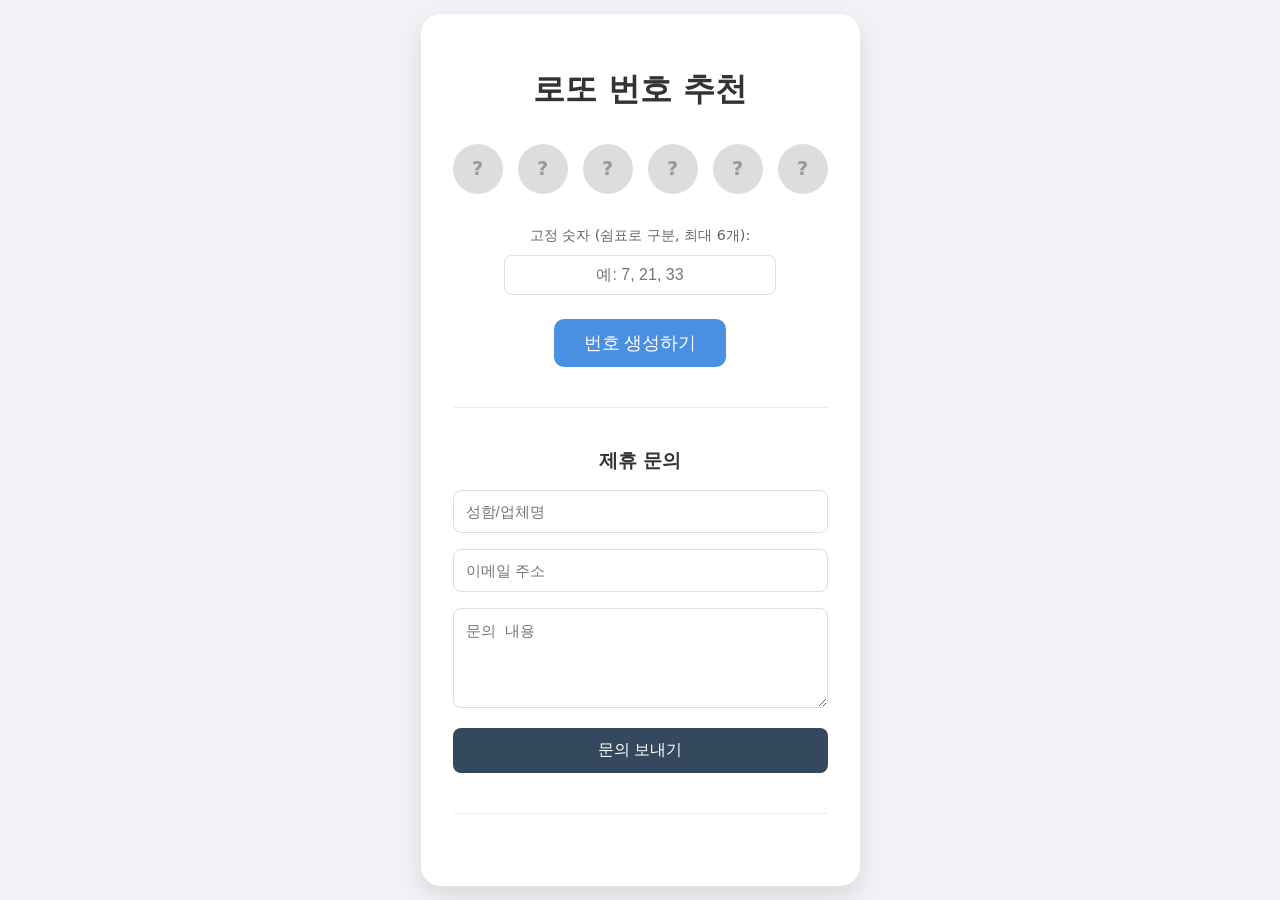
==== index.html @ db5cb2bd "chore: update Disqus script with full configuration template" ====
<!DOCTYPE html>
<html lang="ko">
<head>
  <meta charset="UTF-8" />
  <meta name="viewport" content="width=device-width, initial-scale=1.0" />
  <title>로또 번호 추천기</title>
  <link href="/style.css" rel="stylesheet">
</head>
<body>
  <div class="container">
    <h1>로또 번호 추천</h1>
    <div id="lotto-numbers" class="numbers-container">
      <div class="ball placeholder">?</div>
      <div class="ball placeholder">?</div>
      <div class="ball placeholder">?</div>
      <div class="ball placeholder">?</div>
      <div class="ball placeholder">?</div>
      <div class="ball placeholder">?</div>
    </div>
    <div class="fixed-numbers-container">
      <label for="fixed-input">고정 숫자 (쉼표로 구분, 최대 6개):</label>
      <input type="text" id="fixed-input" placeholder="예: 7, 21, 33">
    </div>
    <button id="generate-btn">번호 생성하기</button>

    <hr class="divider">

    <div class="inquiry-container">
      <h2>제휴 문의</h2>
      <form action="https://formspree.io/f/mgodwbqn" method="POST" id="inquiry-form">
        <div class="form-group">
          <input type="text" name="name" placeholder="성함/업체명" required>
        </div>
        <div class="form-group">
          <input type="email" name="_replyto" placeholder="이메일 주소" required>
        </div>
        <div class="form-group">
          <textarea name="message" placeholder="문의 내용" required></textarea>
        </div>
        <button type="submit" id="submit-btn">문의 보내기</button>
      </form>
    </div>

    <hr class="divider">

    <div id="disqus_thread"></div>
    <script>
        /**
        *  RECOMMENDED CONFIGURATION VARIABLES: EDIT AND UNCOMMENT THE SECTION BELOW TO INSERT DYNAMIC VALUES FROM YOUR PLATFORM OR CMS.
        *  LEARN WHY DEFINING THESE VARIABLES IS IMPORTANT: https://disqus.com/admin/universalcode/#configuration-variables    */
        /*
        var disqus_config = function () {
        this.page.url = PAGE_URL;  // Replace PAGE_URL with your page's canonical URL variable
        this.page.identifier = PAGE_IDENTIFIER; // Replace PAGE_IDENTIFIER with your page's unique identifier variable
        };
        */
        (function() { // DON'T EDIT BELOW THIS LINE
        var d = document, s = d.createElement('script');
        s.src = 'https://product-2604.disqus.com/embed.js';
        s.setAttribute('data-timestamp', +new Date());
        (d.head || d.body).appendChild(s);
        })();
    </script>
    <noscript>Please enable JavaScript to view the <a href="https://disqus.com/?ref_noscript">comments powered by Disqus.</a></noscript>
  </div>
  <script defer src="/main.js"></script>
</body>
</html>
---- style.css ----
body {
  font-family: 'Pretendard', -apple-system, BlinkMacSystemFont, system-ui, Roboto, sans-serif;
  display: flex;
  justify-content: center;
  align-items: center;
  min-height: 100vh;
  margin: 0;
  background-color: #f0f2f5;
}

.container {
  text-align: center;
  background: white;
  padding: 2rem;
  border-radius: 20px;
  box-shadow: 0 10px 25px rgba(0,0,0,0.1);
}

h1 {
  color: #333;
  margin-bottom: 2rem;
}

.numbers-container {
  display: flex;
  gap: 15px;
  justify-content: center;
  margin-bottom: 2rem;
}

.ball {
  width: 50px;
  height: 50px;
  border-radius: 50%;
  display: flex;
  justify-content: center;
  align-items: center;
  font-weight: bold;
  font-size: 1.2rem;
  color: white;
  text-shadow: 1px 1px 2px rgba(0,0,0,0.2);
  transition: transform 0.3s ease;
}

.ball.placeholder {
  background-color: #ddd;
  color: #999;
  text-shadow: none;
}

/* 로또 번호별 색상 (공식 색상 기준) */
.range-1 { background-color: #fbc400; } /* 1-10: 노랑 */
.range-11 { background-color: #69c8f2; } /* 11-20: 파랑 */
.range-21 { background-color: #ff7272; } /* 21-30: 빨강 */
.range-31 { background-color: #aaa; }    /* 31-40: 회색 */
.range-41 { background-color: #b0d840; } /* 41-45: 초록 */

.fixed-numbers-container {
  margin-bottom: 1.5rem;
  display: flex;
  flex-direction: column;
  align-items: center;
  gap: 10px;
}

#fixed-input {
  padding: 10px;
  border: 1px solid #ddd;
  border-radius: 8px;
  width: 250px;
  font-size: 1rem;
  text-align: center;
}

#fixed-input:focus {
  outline: none;
  border-color: #4a90e2;
  box-shadow: 0 0 5px rgba(74, 144, 226, 0.3);
}

label {
  font-size: 0.9rem;
  color: #666;
}

#generate-btn {
  padding: 12px 30px;
  font-size: 1.1rem;
  background-color: #4a90e2;
  color: white;
  border: none;
  border-radius: 10px;
  cursor: pointer;
  transition: background-color 0.2s;
}

#generate-btn:hover {
  background-color: #357abd;
}

#generate-btn:active {
  transform: scale(0.98);
}

.divider {
  margin: 2.5rem 0;
  border: 0;
  border-top: 1px solid #eee;
}

.inquiry-container {
  text-align: left;
}

.inquiry-container h2 {
  font-size: 1.2rem;
  color: #333;
  margin-bottom: 1rem;
  text-align: center;
}

.form-group {
  margin-bottom: 1rem;
}

.form-group input, 
.form-group textarea {
  width: 100%;
  padding: 12px;
  border: 1px solid #ddd;
  border-radius: 8px;
  font-size: 0.95rem;
  box-sizing: border-box;
}

.form-group textarea {
  height: 100px;
  resize: vertical;
}

#submit-btn {
  width: 100%;
  padding: 12px;
  background-color: #34495e;
  color: white;
  border: none;
  border-radius: 8px;
  font-size: 1rem;
  cursor: pointer;
  transition: background-color 0.2s;
}

#submit-btn:hover {
  background-color: #2c3e50;
}

#disqus_thread {
  margin-top: 2rem;
  text-align: left;
}
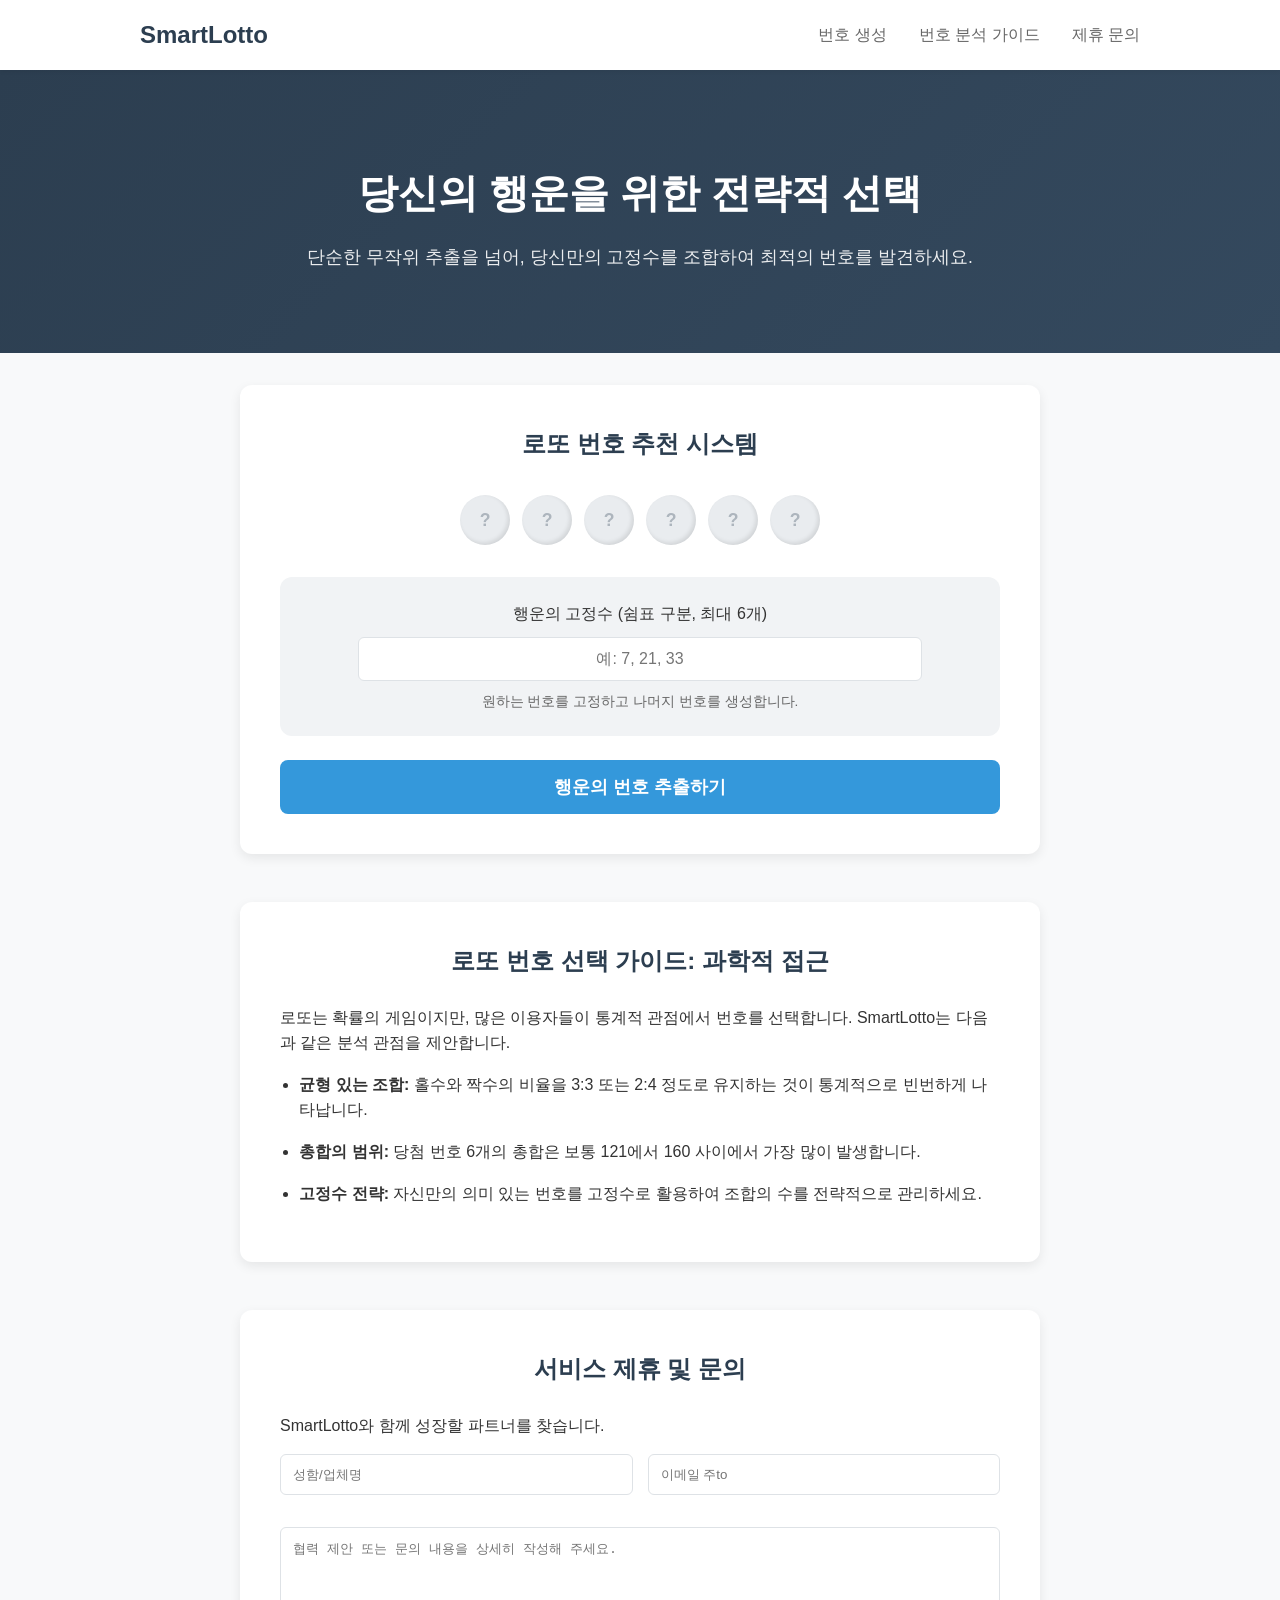
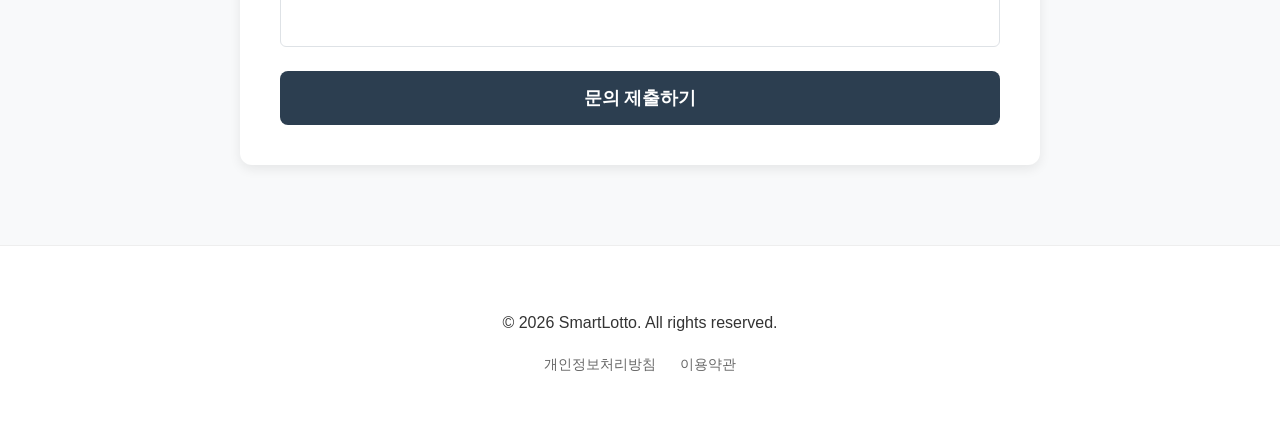
==== commit 62eaf523: "refactor: optimize for AdSense approval by enhancing content, structure, and professional UI" ====
--- a/index.html
+++ b/index.html
@@ -3,66 +3,107 @@
 <head>
   <meta charset="UTF-8" />
   <meta name="viewport" content="width=device-width, initial-scale=1.0" />
-  <title>로또 번호 추천기</title>
+  <title>프리미엄 로또 번호 분석 및 추천기 | SmartLotto</title>
+  <meta name="description" content="확률 통계 기반의 로또 번호 추천 및 사용자 맞춤 고정수 설정 기능을 제공하는 프리미엄 분석 도구입니다.">
+  <meta name="google-adsense-account" content="ca-pub-3293250383292925">
+  <script async src="https://pagead2.googlesyndication.com/pagead/js/adsbygoogle.js?client=ca-pub-3293250383292925"
+     crossorigin="anonymous"></script>
   <link href="/style.css" rel="stylesheet">
 </head>
 <body>
-  <div class="container">
-    <h1>로또 번호 추천</h1>
-    <div id="lotto-numbers" class="numbers-container">
-      <div class="ball placeholder">?</div>
-      <div class="ball placeholder">?</div>
-      <div class="ball placeholder">?</div>
-      <div class="ball placeholder">?</div>
-      <div class="ball placeholder">?</div>
-      <div class="ball placeholder">?</div>
+  <nav class="navbar">
+    <div class="nav-container">
+      <a href="/" class="logo">SmartLotto</a>
+      <ul class="nav-links">
+        <li><a href="#generator">번호 생성</a></li>
+        <li><a href="#analysis">번호 분석 가이드</a></li>
+        <li><a href="#inquiry">제휴 문의</a></li>
+      </ul>
     </div>
-    <div class="fixed-numbers-container">
-      <label for="fixed-input">고정 숫자 (쉼표로 구분, 최대 6개):</label>
-      <input type="text" id="fixed-input" placeholder="예: 7, 21, 33">
+  </nav>
+
+  <header class="hero">
+    <h1>당신의 행운을 위한 전략적 선택</h1>
+    <p>단순한 무작위 추출을 넘어, 당신만의 고정수를 조합하여 최적의 번호를 발견하세요.</p>
+  </header>
+
+  <main class="content-wrapper">
+    <section id="generator" class="section">
+      <div class="card lotto-card">
+        <h2>로또 번호 추천 시스템</h2>
+        <div id="lotto-numbers" class="numbers-container">
+          <div class="ball placeholder">?</div>
+          <div class="ball placeholder">?</div>
+          <div class="ball placeholder">?</div>
+          <div class="ball placeholder">?</div>
+          <div class="ball placeholder">?</div>
+          <div class="ball placeholder">?</div>
+        </div>
+        <div class="fixed-numbers-container">
+          <label for="fixed-input">행운의 고정수 (쉼표 구분, 최대 6개)</label>
+          <input type="text" id="fixed-input" placeholder="예: 7, 21, 33">
+          <p class="input-hint">원하는 번호를 고정하고 나머지 번호를 생성합니다.</p>
+        </div>
+        <button id="generate-btn" class="btn-primary">행운의 번호 추출하기</button>
+      </div>
+    </section>
+
+    <section id="analysis" class="section text-content">
+      <div class="card">
+        <h2>로또 번호 선택 가이드: 과학적 접근</h2>
+        <p>로또는 확률의 게임이지만, 많은 이용자들이 통계적 관점에서 번호를 선택합니다. SmartLotto는 다음과 같은 분석 관점을 제안합니다.</p>
+        <ul class="guide-list">
+          <li><strong>균형 있는 조합:</strong> 홀수와 짝수의 비율을 3:3 또는 2:4 정도로 유지하는 것이 통계적으로 빈번하게 나타납니다.</li>
+          <li><strong>총합의 범위:</strong> 당첨 번호 6개의 총합은 보통 121에서 160 사이에서 가장 많이 발생합니다.</li>
+          <li><strong>고정수 전략:</strong> 자신만의 의미 있는 번호를 고정수로 활용하여 조합의 수를 전략적으로 관리하세요.</li>
+        </ul>
+      </div>
+    </section>
+
+    <section id="inquiry" class="section">
+      <div class="card">
+        <h2>서비스 제휴 및 문의</h2>
+        <p>SmartLotto와 함께 성장할 파트너를 찾습니다.</p>
+        <form action="https://formspree.io/f/mgodwbqn" method="POST" id="inquiry-form" class="pro-form">
+          <div class="form-row">
+            <div class="form-group">
+              <input type="text" name="name" placeholder="성함/업체명" required>
+            </div>
+            <div class="form-group">
+              <input type="email" name="_replyto" placeholder="이메일 주to" required>
+            </div>
+          </div>
+          <div class="form-group">
+            <textarea name="message" placeholder="협력 제안 또는 문의 내용을 상세히 작성해 주세요." required></textarea>
+          </div>
+          <button type="submit" id="submit-btn" class="btn-secondary">문의 제출하기</button>
+        </form>
+      </div>
+    </section>
+
+    <section class="section">
+      <div id="disqus_thread"></div>
+    </section>
+  </main>
+
+  <footer class="footer">
+    <div class="footer-content">
+      <p>&copy; 2026 SmartLotto. All rights reserved.</p>
+      <nav class="footer-nav">
+        <a href="#">개인정보처리방침</a>
+        <a href="#">이용약관</a>
+      </nav>
     </div>
-    <button id="generate-btn">번호 생성하기</button>
+  </footer>
 
-    <hr class="divider">
-
-    <div class="inquiry-container">
-      <h2>제휴 문의</h2>
-      <form action="https://formspree.io/f/mgodwbqn" method="POST" id="inquiry-form">
-        <div class="form-group">
-          <input type="text" name="name" placeholder="성함/업체명" required>
-        </div>
-        <div class="form-group">
-          <input type="email" name="_replyto" placeholder="이메일 주소" required>
-        </div>
-        <div class="form-group">
-          <textarea name="message" placeholder="문의 내용" required></textarea>
-        </div>
-        <button type="submit" id="submit-btn">문의 보내기</button>
-      </form>
-    </div>
-
-    <hr class="divider">
-
-    <div id="disqus_thread"></div>
-    <script>
-        /**
-        *  RECOMMENDED CONFIGURATION VARIABLES: EDIT AND UNCOMMENT THE SECTION BELOW TO INSERT DYNAMIC VALUES FROM YOUR PLATFORM OR CMS.
-        *  LEARN WHY DEFINING THESE VARIABLES IS IMPORTANT: https://disqus.com/admin/universalcode/#configuration-variables    */
-        /*
-        var disqus_config = function () {
-        this.page.url = PAGE_URL;  // Replace PAGE_URL with your page's canonical URL variable
-        this.page.identifier = PAGE_IDENTIFIER; // Replace PAGE_IDENTIFIER with your page's unique identifier variable
-        };
-        */
-        (function() { // DON'T EDIT BELOW THIS LINE
-        var d = document, s = d.createElement('script');
-        s.src = 'https://product-2604.disqus.com/embed.js';
-        s.setAttribute('data-timestamp', +new Date());
-        (d.head || d.body).appendChild(s);
-        })();
-    </script>
-    <noscript>Please enable JavaScript to view the <a href="https://disqus.com/?ref_noscript">comments powered by Disqus.</a></noscript>
-  </div>
+  <script>
+    (function() {
+      var d = document, s = d.createElement('script');
+      s.src = 'https://product-2604.disqus.com/embed.js';
+      s.setAttribute('data-timestamp', +new Date());
+      (d.head || d.body).appendChild(s);
+    })();
+  </script>
   <script defer src="/main.js"></script>
 </body>
 </html>
--- a/style.css
+++ b/style.css
@@ -1,31 +1,115 @@
+:root {
+  --primary-color: #2c3e50;
+  --accent-color: #3498db;
+  --bg-color: #f8f9fa;
+  --card-bg: #ffffff;
+  --text-main: #333333;
+  --text-muted: #666666;
+  --shadow: 0 4px 12px rgba(0,0,0,0.08);
+  --radius: 12px;
+}
+
 body {
-  font-family: 'Pretendard', -apple-system, BlinkMacSystemFont, system-ui, Roboto, sans-serif;
-  display: flex;
+  font-family: 'Pretendard', -apple-system, BlinkMacSystemFont, 'Segoe UI', Roboto, sans-serif;
+  margin: 0;
+  background-color: var(--bg-color);
+  color: var(--text-main);
+  line-height: 1.6;
+}
+
+/* Navigation */
+.navbar {
+  background: var(--card-bg);
+  box-shadow: 0 2px 4px rgba(0,0,0,0.05);
+  position: sticky;
+  top: 0;
+  z-index: 1000;
+}
+
+.nav-container {
+  max-width: 1000px;
+  margin: 0 auto;
+  display: flex;
+  justify-content: space-between;
+  align-items: center;
+  padding: 1rem 2rem;
+}
+
+.logo {
+  font-size: 1.5rem;
+  font-weight: 800;
+  color: var(--primary-color);
+  text-decoration: none;
+}
+
+.nav-links {
+  list-style: none;
+  display: flex;
+  gap: 2rem;
+  margin: 0;
+  padding: 0;
+}
+
+.nav-links a {
+  text-decoration: none;
+  color: var(--text-muted);
+  font-weight: 500;
+  transition: color 0.2s;
+}
+
+.nav-links a:hover {
+  color: var(--accent-color);
+}
+
+/* Hero Section */
+.hero {
+  background: linear-gradient(135deg, #2c3e50 0%, #34495e 100%);
+  color: white;
+  text-align: center;
+  padding: 4rem 2rem;
+}
+
+.hero h1 {
+  font-size: 2.5rem;
+  margin-bottom: 1rem;
+}
+
+.hero p {
+  font-size: 1.1rem;
+  opacity: 0.9;
+}
+
+/* Layout */
+.content-wrapper {
+  max-width: 800px;
+  margin: 0 auto;
+  padding: 2rem;
+}
+
+.section {
+  margin-bottom: 3rem;
+}
+
+.card {
+  background: var(--card-bg);
+  padding: 2.5rem;
+  border-radius: var(--radius);
+  box-shadow: var(--shadow);
+}
+
+h2 {
+  color: var(--primary-color);
+  margin-top: 0;
+  margin-bottom: 1.5rem;
+  text-align: center;
+}
+
+/* Lotto Elements */
+.numbers-container {
+  display: flex;
+  gap: 12px;
   justify-content: center;
-  align-items: center;
-  min-height: 100vh;
-  margin: 0;
-  background-color: #f0f2f5;
-}
-
-.container {
-  text-align: center;
-  background: white;
-  padding: 2rem;
-  border-radius: 20px;
-  box-shadow: 0 10px 25px rgba(0,0,0,0.1);
-}
-
-h1 {
-  color: #333;
-  margin-bottom: 2rem;
-}
-
-.numbers-container {
-  display: flex;
-  gap: 15px;
-  justify-content: center;
-  margin-bottom: 2rem;
+  margin: 2rem 0;
 }
 
 .ball {
@@ -35,126 +119,118 @@
   display: flex;
   justify-content: center;
   align-items: center;
-  font-weight: bold;
-  font-size: 1.2rem;
+  font-weight: 700;
+  font-size: 1.1rem;
   color: white;
-  text-shadow: 1px 1px 2px rgba(0,0,0,0.2);
-  transition: transform 0.3s ease;
+  box-shadow: inset -2px -2px 4px rgba(0,0,0,0.1);
 }
 
 .ball.placeholder {
-  background-color: #ddd;
-  color: #999;
-  text-shadow: none;
-}
-
-/* 로또 번호별 색상 (공식 색상 기준) */
-.range-1 { background-color: #fbc400; } /* 1-10: 노랑 */
-.range-11 { background-color: #69c8f2; } /* 11-20: 파랑 */
-.range-21 { background-color: #ff7272; } /* 21-30: 빨강 */
-.range-31 { background-color: #aaa; }    /* 31-40: 회색 */
-.range-41 { background-color: #b0d840; } /* 41-45: 초록 */
+  background-color: #e9ecef;
+  color: #adb5bd;
+}
+
+.range-1 { background-color: #fbc400; }
+.range-11 { background-color: #69c8f2; }
+.range-21 { background-color: #ff7272; }
+.range-31 { background-color: #aaa; }
+.range-41 { background-color: #b0d840; }
 
 .fixed-numbers-container {
+  background: #f1f3f5;
+  padding: 1.5rem;
+  border-radius: var(--radius);
   margin-bottom: 1.5rem;
-  display: flex;
-  flex-direction: column;
-  align-items: center;
-  gap: 10px;
+  text-align: center;
 }
 
 #fixed-input {
-  padding: 10px;
-  border: 1px solid #ddd;
+  width: 80%;
+  padding: 12px;
+  border: 1px solid #dee2e6;
+  border-radius: 6px;
+  font-size: 1rem;
+  margin: 10px 0;
+  text-align: center;
+}
+
+.input-hint {
+  font-size: 0.85rem;
+  color: var(--text-muted);
+  margin: 0;
+}
+
+/* Buttons */
+.btn-primary, .btn-secondary {
+  width: 100%;
+  padding: 15px;
+  border: none;
   border-radius: 8px;
-  width: 250px;
-  font-size: 1rem;
-  text-align: center;
-}
-
-#fixed-input:focus {
-  outline: none;
-  border-color: #4a90e2;
-  box-shadow: 0 0 5px rgba(74, 144, 226, 0.3);
-}
-
-label {
-  font-size: 0.9rem;
-  color: #666;
-}
-
-#generate-btn {
-  padding: 12px 30px;
   font-size: 1.1rem;
-  background-color: #4a90e2;
-  color: white;
-  border: none;
-  border-radius: 10px;
+  font-weight: 600;
   cursor: pointer;
-  transition: background-color 0.2s;
-}
-
-#generate-btn:hover {
-  background-color: #357abd;
-}
-
-#generate-btn:active {
-  transform: scale(0.98);
-}
-
-.divider {
-  margin: 2.5rem 0;
-  border: 0;
-  border-top: 1px solid #eee;
-}
-
-.inquiry-container {
-  text-align: left;
-}
-
-.inquiry-container h2 {
-  font-size: 1.2rem;
-  color: #333;
-  margin-bottom: 1rem;
-  text-align: center;
+  transition: transform 0.1s, opacity 0.2s;
+}
+
+.btn-primary { background-color: var(--accent-color); color: white; }
+.btn-secondary { background-color: var(--primary-color); color: white; }
+
+.btn-primary:hover, .btn-secondary:hover { opacity: 0.9; }
+.btn-primary:active { transform: scale(0.98); }
+
+/* Text Content Section */
+.guide-list {
+  padding-left: 1.2rem;
+}
+
+.guide-list li {
+  margin-bottom: 1rem;
+}
+
+/* Form */
+.form-row {
+  display: flex;
+  gap: 15px;
+  margin-bottom: 1rem;
 }
 
 .form-group {
-  margin-bottom: 1rem;
-}
-
-.form-group input, 
-.form-group textarea {
+  flex: 1;
+  margin-bottom: 1rem;
+}
+
+.pro-form input, .pro-form textarea {
   width: 100%;
   padding: 12px;
-  border: 1px solid #ddd;
-  border-radius: 8px;
-  font-size: 0.95rem;
+  border: 1px solid #dee2e6;
+  border-radius: 6px;
   box-sizing: border-box;
 }
 
-.form-group textarea {
-  height: 100px;
-  resize: vertical;
-}
-
-#submit-btn {
-  width: 100%;
-  padding: 12px;
-  background-color: #34495e;
-  color: white;
-  border: none;
-  border-radius: 8px;
-  font-size: 1rem;
-  cursor: pointer;
-  transition: background-color 0.2s;
-}
-
-#submit-btn:hover {
-  background-color: #2c3e50;
-}
-
-#disqus_thread {
-  margin-top: 2rem;
-  text-align: left;
-}
+.pro-form textarea { height: 120px; resize: none; }
+
+/* Footer */
+.footer {
+  background: white;
+  padding: 3rem 2rem;
+  border-top: 1px solid #eee;
+  text-align: center;
+}
+
+.footer-nav {
+  margin-top: 1rem;
+}
+
+.footer-nav a {
+  margin: 0 10px;
+  color: var(--text-muted);
+  text-decoration: none;
+  font-size: 0.9rem;
+}
+
+@media (max-width: 600px) {
+  .nav-links { display: none; }
+  .form-row { flex-direction: column; }
+  .numbers-container { gap: 8px; }
+  .ball { width: 40px; height: 40px; font-size: 0.9rem; }
+}
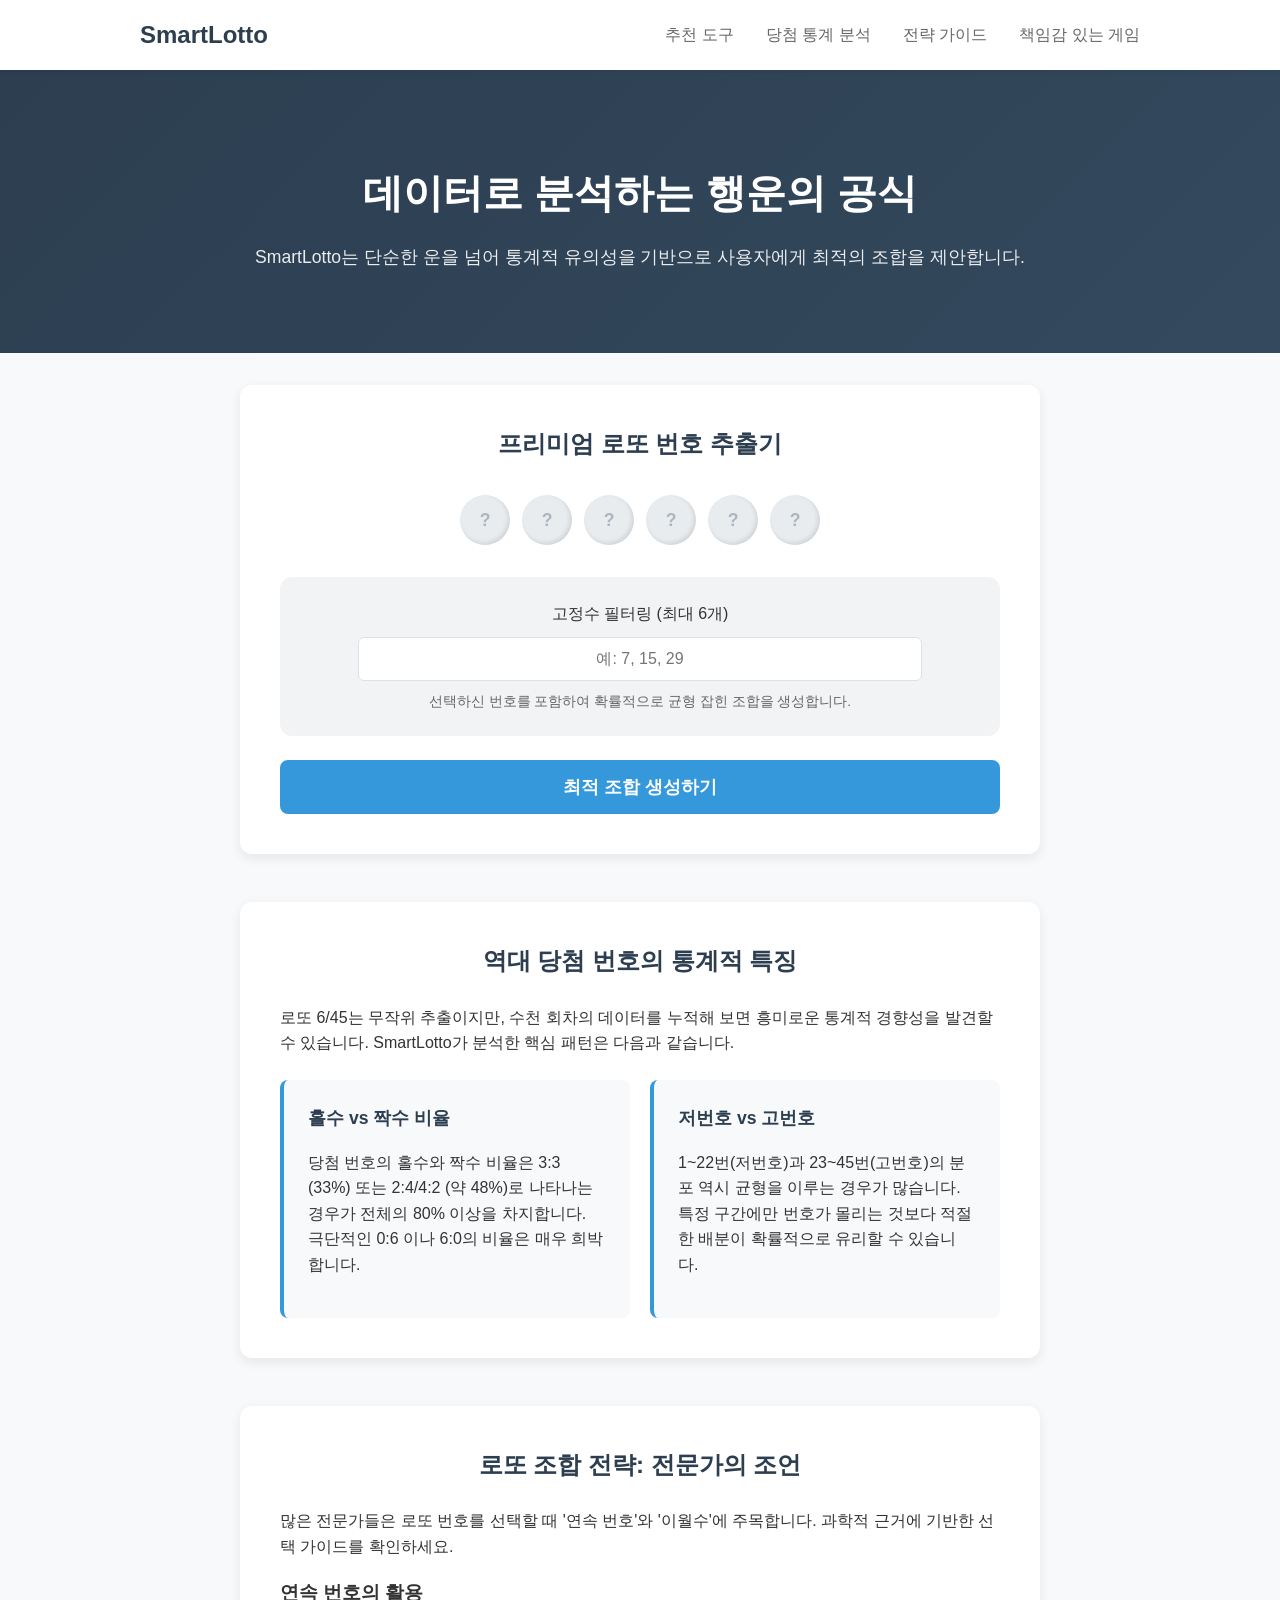
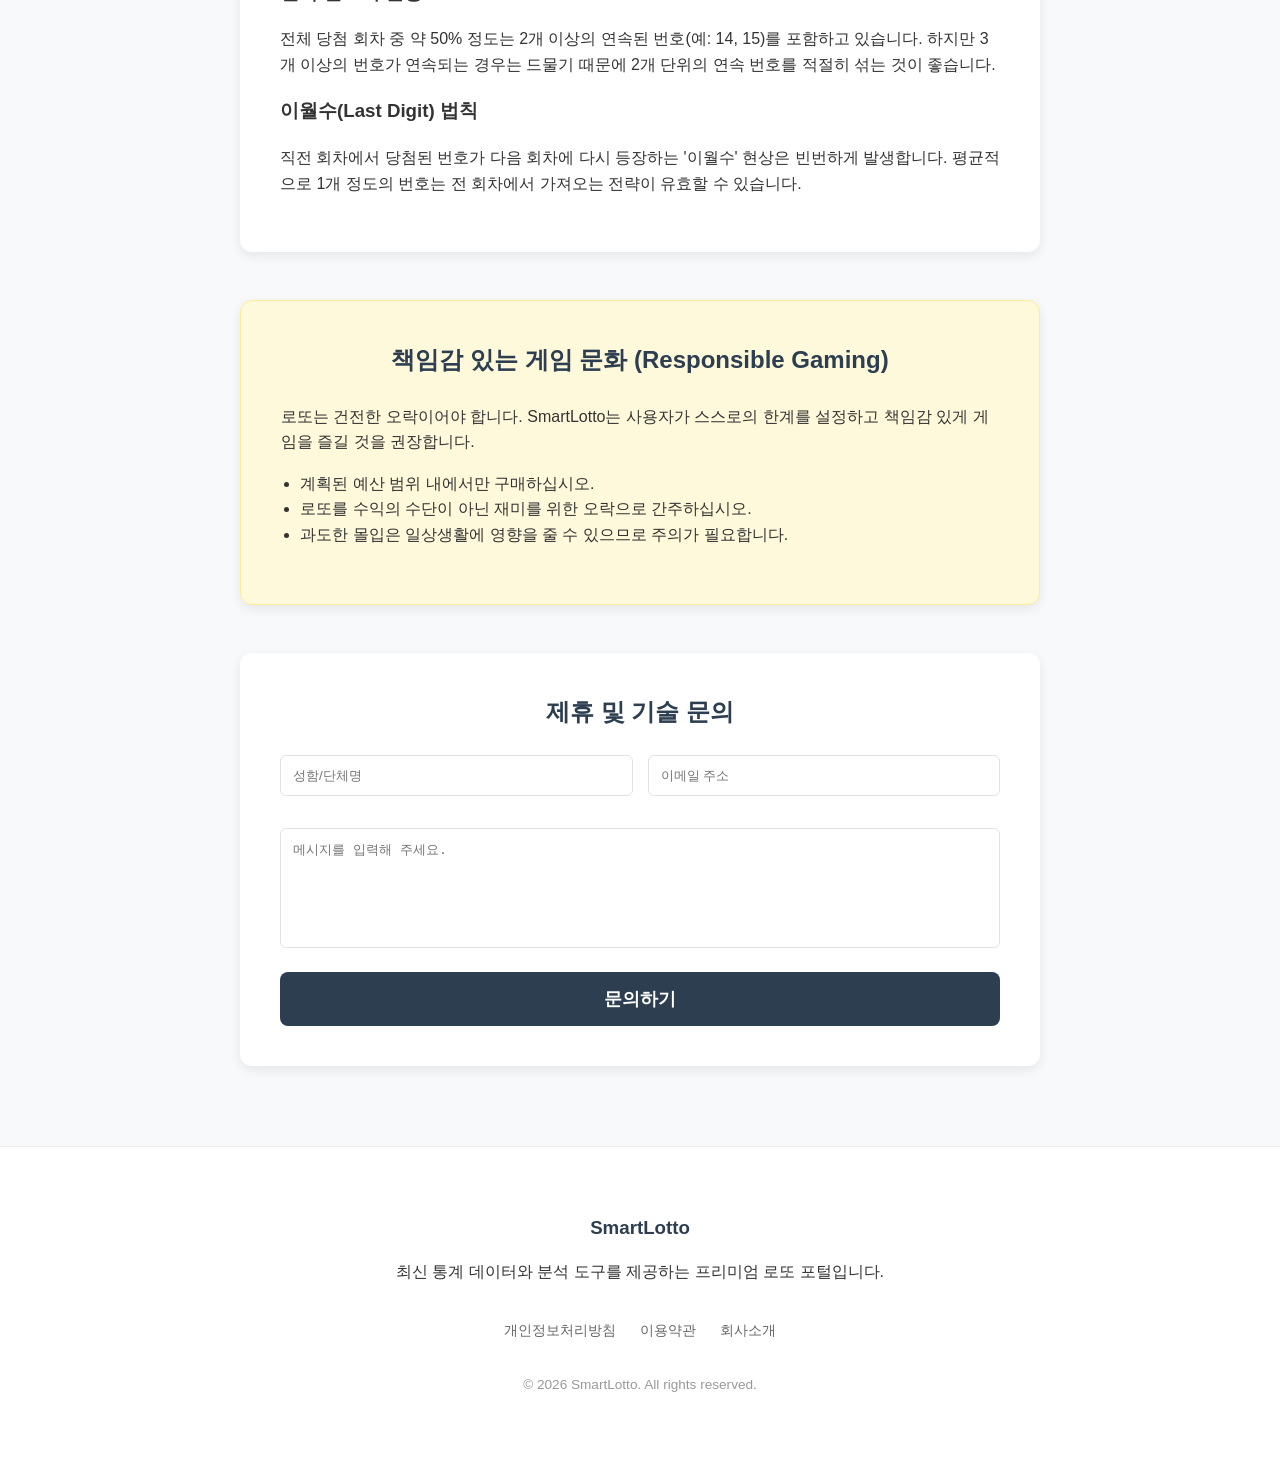
==== commit fe08473b: "fix: ensure legal pages are fully synced and accessible" ====
--- a/index.html
+++ b/index.html
@@ -3,8 +3,8 @@
 <head>
   <meta charset="UTF-8" />
   <meta name="viewport" content="width=device-width, initial-scale=1.0" />
-  <title>프리미엄 로또 번호 분석 및 추천기 | SmartLotto</title>
-  <meta name="description" content="확률 통계 기반의 로또 번호 추천 및 사용자 맞춤 고정수 설정 기능을 제공하는 프리미엄 분석 도구입니다.">
+  <title>SmartLotto | 통계 기반 로또 번호 분석 및 전문 가이드</title>
+  <meta name="description" content="확률과 통계로 접근하는 로또 번호 분석. 역대 당첨 패턴 분석, 조합 전략, 그리고 책임감 있는 게임 가이드를 제공합니다.">
   <meta name="google-adsense-account" content="ca-pub-3293250383292925">
   <script async src="https://pagead2.googlesyndication.com/pagead/js/adsbygoogle.js?client=ca-pub-3293250383292925"
      crossorigin="anonymous"></script>
@@ -15,22 +15,24 @@
     <div class="nav-container">
       <a href="/" class="logo">SmartLotto</a>
       <ul class="nav-links">
-        <li><a href="#generator">번호 생성</a></li>
-        <li><a href="#analysis">번호 분석 가이드</a></li>
-        <li><a href="#inquiry">제휴 문의</a></li>
+        <li><a href="#generator">추천 도구</a></li>
+        <li><a href="#statistics">당첨 통계 분석</a></li>
+        <li><a href="#guide">전략 가이드</a></li>
+        <li><a href="#responsible">책임감 있는 게임</a></li>
       </ul>
     </div>
   </nav>
 
   <header class="hero">
-    <h1>당신의 행운을 위한 전략적 선택</h1>
-    <p>단순한 무작위 추출을 넘어, 당신만의 고정수를 조합하여 최적의 번호를 발견하세요.</p>
+    <h1>데이터로 분석하는 행운의 공식</h1>
+    <p>SmartLotto는 단순한 운을 넘어 통계적 유의성을 기반으로 사용자에게 최적의 조합을 제안합니다.</p>
   </header>
 
   <main class="content-wrapper">
+    <!-- 1. 메인 도구 영역 -->
     <section id="generator" class="section">
       <div class="card lotto-card">
-        <h2>로또 번호 추천 시스템</h2>
+        <h2>프리미엄 로또 번호 추출기</h2>
         <div id="lotto-numbers" class="numbers-container">
           <div class="ball placeholder">?</div>
           <div class="ball placeholder">?</div>
@@ -40,47 +42,83 @@
           <div class="ball placeholder">?</div>
         </div>
         <div class="fixed-numbers-container">
-          <label for="fixed-input">행운의 고정수 (쉼표 구분, 최대 6개)</label>
-          <input type="text" id="fixed-input" placeholder="예: 7, 21, 33">
-          <p class="input-hint">원하는 번호를 고정하고 나머지 번호를 생성합니다.</p>
+          <label for="fixed-input">고정수 필터링 (최대 6개)</label>
+          <input type="text" id="fixed-input" placeholder="예: 7, 15, 29">
+          <p class="input-hint">선택하신 번호를 포함하여 확률적으로 균형 잡힌 조합을 생성합니다.</p>
         </div>
-        <button id="generate-btn" class="btn-primary">행운의 번호 추출하기</button>
+        <button id="generate-btn" class="btn-primary">최적 조합 생성하기</button>
       </div>
     </section>
 
-    <section id="analysis" class="section text-content">
+    <!-- 2. 고품질 텍스트 콘텐츠: 통계 분석 -->
+    <section id="statistics" class="section text-content">
       <div class="card">
-        <h2>로또 번호 선택 가이드: 과학적 접근</h2>
-        <p>로또는 확률의 게임이지만, 많은 이용자들이 통계적 관점에서 번호를 선택합니다. SmartLotto는 다음과 같은 분석 관점을 제안합니다.</p>
-        <ul class="guide-list">
-          <li><strong>균형 있는 조합:</strong> 홀수와 짝수의 비율을 3:3 또는 2:4 정도로 유지하는 것이 통계적으로 빈번하게 나타납니다.</li>
-          <li><strong>총합의 범위:</strong> 당첨 번호 6개의 총합은 보통 121에서 160 사이에서 가장 많이 발생합니다.</li>
-          <li><strong>고정수 전략:</strong> 자신만의 의미 있는 번호를 고정수로 활용하여 조합의 수를 전략적으로 관리하세요.</li>
+        <h2>역대 당첨 번호의 통계적 특징</h2>
+        <p>로또 6/45는 무작위 추출이지만, 수천 회차의 데이터를 누적해 보면 흥미로운 통계적 경향성을 발견할 수 있습니다. SmartLotto가 분석한 핵심 패턴은 다음과 같습니다.</p>
+        
+        <div class="info-grid">
+          <div class="info-item">
+            <h3>홀수 vs 짝수 비율</h3>
+            <p>당첨 번호의 홀수와 짝수 비율은 3:3 (33%) 또는 2:4/4:2 (약 48%)로 나타나는 경우가 전체의 80% 이상을 차지합니다. 극단적인 0:6 이나 6:0의 비율은 매우 희박합니다.</p>
+          </div>
+          <div class="info-item">
+            <h3>저번호 vs 고번호</h3>
+            <p>1~22번(저번호)과 23~45번(고번호)의 분포 역시 균형을 이루는 경우가 많습니다. 특정 구간에만 번호가 몰리는 것보다 적절한 배분이 확률적으로 유리할 수 있습니다.</p>
+          </div>
+        </div>
+      </div>
+    </section>
+
+    <!-- 3. 고품질 텍스트 콘텐츠: 전략 가이드 -->
+    <section id="guide" class="section text-content">
+      <div class="card">
+        <h2>로또 조합 전략: 전문가의 조언</h2>
+        <p>많은 전문가들은 로또 번호를 선택할 때 '연속 번호'와 '이월수'에 주목합니다. 과학적 근거에 기반한 선택 가이드를 확인하세요.</p>
+        
+        <article class="article">
+          <h3>연속 번호의 활용</h3>
+          <p>전체 당첨 회차 중 약 50% 정도는 2개 이상의 연속된 번호(예: 14, 15)를 포함하고 있습니다. 하지만 3개 이상의 번호가 연속되는 경우는 드물기 때문에 2개 단위의 연속 번호를 적절히 섞는 것이 좋습니다.</p>
+          
+          <h3>이월수(Last Digit) 법칙</h3>
+          <p>직전 회차에서 당첨된 번호가 다음 회차에 다시 등장하는 '이월수' 현상은 빈번하게 발생합니다. 평균적으로 1개 정도의 번호는 전 회차에서 가져오는 전략이 유효할 수 있습니다.</p>
+        </article>
+      </div>
+    </section>
+
+    <!-- 4. 사회적 책임 (애드센스 선호 콘텐츠) -->
+    <section id="responsible" class="section text-content">
+      <div class="card alt-card">
+        <h2>책임감 있는 게임 문화 (Responsible Gaming)</h2>
+        <p>로또는 건전한 오락이어야 합니다. SmartLotto는 사용자가 스스로의 한계를 설정하고 책임감 있게 게임을 즐길 것을 권장합니다.</p>
+        <ul class="check-list">
+          <li>계획된 예산 범위 내에서만 구매하십시오.</li>
+          <li>로또를 수익의 수단이 아닌 재미를 위한 오락으로 간주하십시오.</li>
+          <li>과도한 몰입은 일상생활에 영향을 줄 수 있으므로 주의가 필요합니다.</li>
         </ul>
       </div>
     </section>
 
     <section id="inquiry" class="section">
       <div class="card">
-        <h2>서비스 제휴 및 문의</h2>
-        <p>SmartLotto와 함께 성장할 파트너를 찾습니다.</p>
+        <h2>제휴 및 기술 문의</h2>
         <form action="https://formspree.io/f/mgodwbqn" method="POST" id="inquiry-form" class="pro-form">
           <div class="form-row">
             <div class="form-group">
-              <input type="text" name="name" placeholder="성함/업체명" required>
+              <input type="text" name="name" placeholder="성함/단체명" required>
             </div>
             <div class="form-group">
-              <input type="email" name="_replyto" placeholder="이메일 주to" required>
+              <input type="email" name="_replyto" placeholder="이메일 주소" required>
             </div>
           </div>
           <div class="form-group">
-            <textarea name="message" placeholder="협력 제안 또는 문의 내용을 상세히 작성해 주세요." required></textarea>
+            <textarea name="message" placeholder="메시지를 입력해 주세요." required></textarea>
           </div>
-          <button type="submit" id="submit-btn" class="btn-secondary">문의 제출하기</button>
+          <button type="submit" id="submit-btn" class="btn-secondary">문의하기</button>
         </form>
       </div>
     </section>
 
+    <!-- 5. 커뮤니티 영역 -->
     <section class="section">
       <div id="disqus_thread"></div>
     </section>
@@ -88,11 +126,16 @@
 
   <footer class="footer">
     <div class="footer-content">
-      <p>&copy; 2026 SmartLotto. All rights reserved.</p>
+      <div class="footer-info">
+        <h3>SmartLotto</h3>
+        <p>최신 통계 데이터와 분석 도구를 제공하는 프리미엄 로또 포털입니다.</p>
+      </div>
       <nav class="footer-nav">
-        <a href="#">개인정보처리방침</a>
-        <a href="#">이용약관</a>
+        <a href="privacy.html">개인정보처리방침</a>
+        <a href="terms.html">이용약관</a>
+        <a href="about.html">회사소개</a>
       </nav>
+      <p class="copyright">&copy; 2026 SmartLotto. All rights reserved.</p>
     </div>
   </footer>
 
--- a/style.css
+++ b/style.css
@@ -228,9 +228,57 @@
   font-size: 0.9rem;
 }
 
+.info-grid {
+  display: grid;
+  grid-template-columns: 1fr 1fr;
+  gap: 20px;
+  margin-top: 1.5rem;
+  text-align: left;
+}
+
+.info-item {
+  background: #f8f9fa;
+  padding: 1.5rem;
+  border-radius: 8px;
+  border-left: 4px solid var(--accent-color);
+}
+
+.info-item h3 {
+  margin-top: 0;
+  font-size: 1.1rem;
+  color: var(--primary-color);
+}
+
+.article {
+  text-align: left;
+  margin-top: 1rem;
+}
+
+.alt-card {
+  background: #fff9db;
+  border: 1px solid #ffec99;
+}
+
+.check-list {
+  text-align: left;
+  padding-left: 1.2rem;
+}
+
+.footer-info {
+  margin-bottom: 2rem;
+}
+
+.footer-info h3 {
+  color: var(--primary-color);
+  margin-bottom: 0.5rem;
+}
+
+.copyright {
+  margin-top: 2rem;
+  font-size: 0.85rem;
+  color: #999;
+}
+
 @media (max-width: 600px) {
-  .nav-links { display: none; }
-  .form-row { flex-direction: column; }
-  .numbers-container { gap: 8px; }
-  .ball { width: 40px; height: 40px; font-size: 0.9rem; }
-}
+  .info-grid { grid-template-columns: 1fr; }
+}
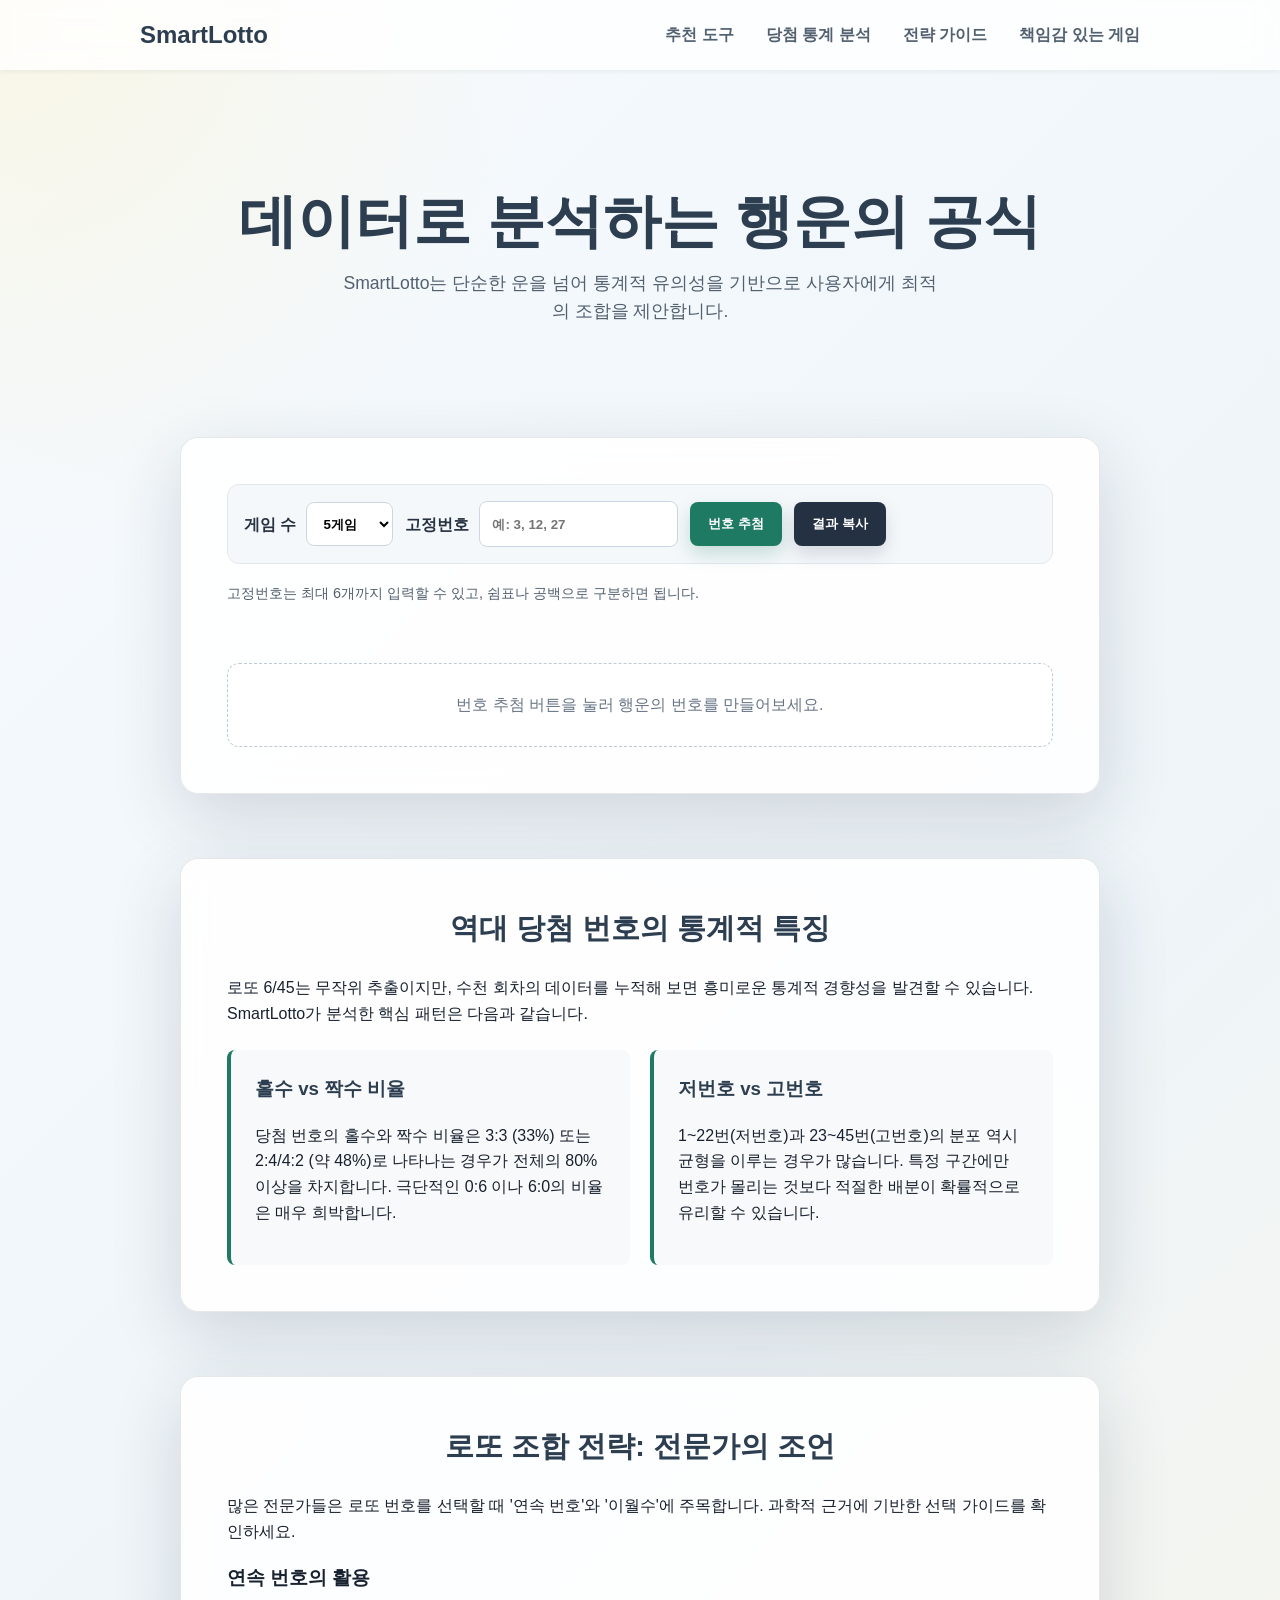
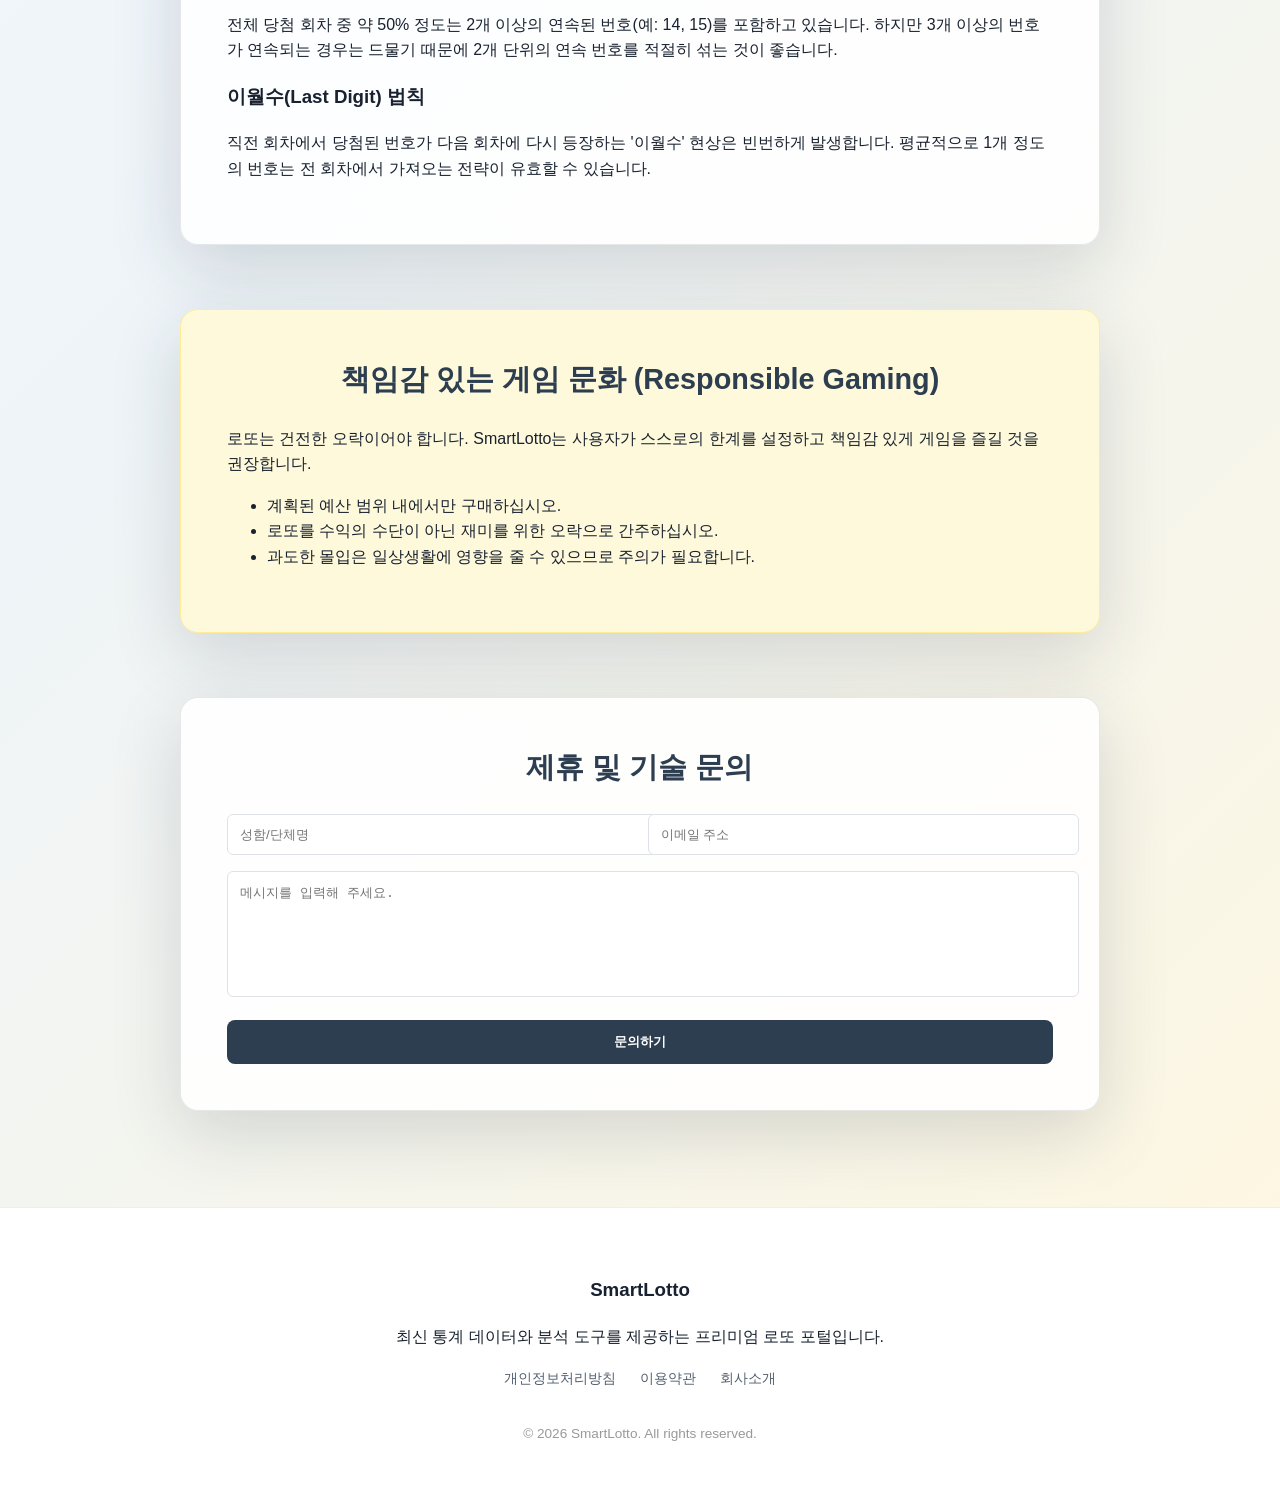
==== commit f51afc31: "feat: update lotto UI and logic with enhanced multi-game support" ====
--- a/index.html
+++ b/index.html
@@ -31,22 +31,38 @@
   <main class="content-wrapper">
     <!-- 1. 메인 도구 영역 -->
     <section id="generator" class="section">
-      <div class="card lotto-card">
-        <h2>프리미엄 로또 번호 추출기</h2>
-        <div id="lotto-numbers" class="numbers-container">
-          <div class="ball placeholder">?</div>
-          <div class="ball placeholder">?</div>
-          <div class="ball placeholder">?</div>
-          <div class="ball placeholder">?</div>
-          <div class="ball placeholder">?</div>
-          <div class="ball placeholder">?</div>
+      <div class="card lotto-card-container">
+        <div class="panel" aria-label="로또 번호 추첨">
+          <div class="controls">
+            <label for="gameCount">
+              게임 수
+              <select id="gameCount">
+                <option value="1">1게임</option>
+                <option value="3">3게임</option>
+                <option value="5" selected>5게임</option>
+                <option value="10">10게임</option>
+              </select>
+            </label>
+            <label for="fixedNumbers">
+              고정번호
+              <input
+                id="fixedNumbers"
+                type="text"
+                inputmode="numeric"
+                placeholder="예: 3, 12, 27"
+                aria-describedby="fixedHelp"
+              >
+            </label>
+            <button type="button" id="drawButton" class="btn-draw">번호 추첨</button>
+            <button type="button" class="btn-copy" id="copyButton">결과 복사</button>
+          </div>
+
+          <p id="fixedHelp" class="input-hint">고정번호는 최대 6개까지 입력할 수 있고, 쉼표나 공백으로 구분하면 됩니다.</p>
+          <div class="toast" id="toast" role="status" aria-live="polite"></div>
+          <div class="results" id="results">
+            <div class="empty">번호 추첨 버튼을 눌러 행운의 번호를 만들어보세요.</div>
+          </div>
         </div>
-        <div class="fixed-numbers-container">
-          <label for="fixed-input">고정수 필터링 (최대 6개)</label>
-          <input type="text" id="fixed-input" placeholder="예: 7, 15, 29">
-          <p class="input-hint">선택하신 번호를 포함하여 확률적으로 균형 잡힌 조합을 생성합니다.</p>
-        </div>
-        <button id="generate-btn" class="btn-primary">최적 조합 생성하기</button>
       </div>
     </section>
 
--- a/style.css
+++ b/style.css
@@ -1,25 +1,29 @@
 :root {
   --primary-color: #2c3e50;
-  --accent-color: #3498db;
+  --accent-color: #1f7a64;
   --bg-color: #f8f9fa;
   --card-bg: #ffffff;
-  --text-main: #333333;
-  --text-muted: #666666;
-  --shadow: 0 4px 12px rgba(0,0,0,0.08);
-  --radius: 12px;
+  --text-main: #18212f;
+  --text-muted: #52606f;
+  --shadow: 0 10px 30px rgba(0,0,0,0.08);
+  --radius: 18px;
 }
 
 body {
-  font-family: 'Pretendard', -apple-system, BlinkMacSystemFont, 'Segoe UI', Roboto, sans-serif;
+  font-family: 'Pretendard', Arial, "Apple SD Gothic Neo", "Noto Sans KR", sans-serif;
   margin: 0;
-  background-color: var(--bg-color);
+  background:
+    radial-gradient(circle at top left, rgba(253, 217, 80, 0.15), transparent 34rem),
+    linear-gradient(135deg, #f7fbff 0%, #eef4f8 48%, #fff7df 100%);
   color: var(--text-main);
   line-height: 1.6;
+  min-height: 100vh;
 }
 
 /* Navigation */
 .navbar {
-  background: var(--card-bg);
+  background: rgba(255, 255, 255, 0.8);
+  backdrop-filter: blur(10px);
   box-shadow: 0 2px 4px rgba(0,0,0,0.05);
   position: sticky;
   top: 0;
@@ -53,7 +57,7 @@
 .nav-links a {
   text-decoration: none;
   color: var(--text-muted);
-  font-weight: 500;
+  font-weight: 600;
   transition: color 0.2s;
 }
 
@@ -63,38 +67,42 @@
 
 /* Hero Section */
 .hero {
-  background: linear-gradient(135deg, #2c3e50 0%, #34495e 100%);
-  color: white;
   text-align: center;
-  padding: 4rem 2rem;
+  padding: 5rem 2rem;
 }
 
 .hero h1 {
-  font-size: 2.5rem;
+  font-size: clamp(32px, 6vw, 58px);
   margin-bottom: 1rem;
+  color: var(--primary-color);
+  line-height: 1.1;
 }
 
 .hero p {
   font-size: 1.1rem;
-  opacity: 0.9;
+  color: var(--text-muted);
+  max-width: 600px;
+  margin: 0 auto;
 }
 
 /* Layout */
 .content-wrapper {
-  max-width: 800px;
+  max-width: 920px;
   margin: 0 auto;
   padding: 2rem;
 }
 
 .section {
-  margin-bottom: 3rem;
+  margin-bottom: 4rem;
 }
 
 .card {
-  background: var(--card-bg);
-  padding: 2.5rem;
+  background: rgba(255, 255, 255, 0.88);
+  padding: clamp(24px, 4vw, 46px);
   border-radius: var(--radius);
-  box-shadow: var(--shadow);
+  box-shadow: 0 22px 70px rgba(32, 44, 64, 0.16);
+  backdrop-filter: blur(16px);
+  border: 1px solid rgba(24, 33, 47, 0.1);
 }
 
 h2 {
@@ -102,183 +110,199 @@
   margin-top: 0;
   margin-bottom: 1.5rem;
   text-align: center;
-}
-
-/* Lotto Elements */
-.numbers-container {
+  font-size: 1.8rem;
+}
+
+/* Lotto Panel */
+.panel {
+  display: grid;
+  gap: 18px;
+}
+
+.controls {
   display: flex;
+  flex-wrap: wrap;
   gap: 12px;
-  justify-content: center;
-  margin: 2rem 0;
-}
-
-.ball {
-  width: 50px;
-  height: 50px;
-  border-radius: 50%;
-  display: flex;
-  justify-content: center;
-  align-items: center;
+  align-items: center;
+  padding: 16px;
+  background: #f5f8fb;
+  border: 1px solid #e2e8ef;
+  border-radius: 12px;
+}
+
+.controls label {
+  display: inline-flex;
+  align-items: center;
+  gap: 10px;
   font-weight: 700;
-  font-size: 1.1rem;
+  color: #263241;
+}
+
+.controls input,
+.controls select {
+  min-height: 44px;
+  border-radius: 8px;
+  border: 1px solid #ccd7e1;
+  padding: 0 12px;
+  background: white;
+  font-weight: 700;
+}
+
+.btn-draw, .btn-copy, .btn-secondary {
+  min-height: 44px;
+  padding: 0 18px;
+  border-radius: 8px;
+  border: 0;
+  font-weight: 800;
+  cursor: pointer;
+  transition: all 0.15s ease;
+}
+
+.btn-draw {
+  background: #1f7a64;
   color: white;
-  box-shadow: inset -2px -2px 4px rgba(0,0,0,0.1);
-}
-
-.ball.placeholder {
-  background-color: #e9ecef;
-  color: #adb5bd;
-}
-
-.range-1 { background-color: #fbc400; }
-.range-11 { background-color: #69c8f2; }
-.range-21 { background-color: #ff7272; }
-.range-31 { background-color: #aaa; }
-.range-41 { background-color: #b0d840; }
-
-.fixed-numbers-container {
-  background: #f1f3f5;
-  padding: 1.5rem;
-  border-radius: var(--radius);
-  margin-bottom: 1.5rem;
-  text-align: center;
-}
-
-#fixed-input {
-  width: 80%;
-  padding: 12px;
-  border: 1px solid #dee2e6;
-  border-radius: 6px;
-  font-size: 1rem;
-  margin: 10px 0;
-  text-align: center;
+  box-shadow: 0 8px 18px rgba(31, 122, 100, 0.22);
+}
+
+.btn-draw:hover {
+  background: #176855;
+  transform: translateY(-1px);
+}
+
+.btn-copy {
+  background: #243142;
+  color: white;
+  box-shadow: 0 8px 18px rgba(36, 49, 66, 0.16);
+}
+
+.btn-copy:hover {
+  background: #172130;
+  transform: translateY(-1px);
 }
 
 .input-hint {
-  font-size: 0.85rem;
+  font-size: 0.9rem;
   color: var(--text-muted);
   margin: 0;
 }
 
-/* Buttons */
-.btn-primary, .btn-secondary {
-  width: 100%;
-  padding: 15px;
-  border: none;
-  border-radius: 8px;
-  font-size: 1.1rem;
-  font-weight: 600;
-  cursor: pointer;
-  transition: transform 0.1s, opacity 0.2s;
-}
-
-.btn-primary { background-color: var(--accent-color); color: white; }
-.btn-secondary { background-color: var(--primary-color); color: white; }
-
-.btn-primary:hover, .btn-secondary:hover { opacity: 0.9; }
-.btn-primary:active { transform: scale(0.98); }
-
-/* Text Content Section */
-.guide-list {
-  padding-left: 1.2rem;
-}
-
-.guide-list li {
-  margin-bottom: 1rem;
-}
-
-/* Form */
-.form-row {
+.toast {
+  min-height: 22px;
+  color: #1f7a64;
+  font-weight: 800;
+  text-align: center;
+}
+
+/* Results Display */
+.results {
+  display: grid;
+  gap: 14px;
+}
+
+.game {
+  display: grid;
+  grid-template-columns: auto 1fr;
+  gap: 14px;
+  align-items: center;
+  padding: 16px;
+  border: 1px solid #e0e7ef;
+  border-radius: 12px;
+  background: white;
+}
+
+.game-title {
+  min-width: 68px;
+  font-weight: 800;
+  color: #374151;
+}
+
+.balls {
   display: flex;
-  gap: 15px;
-  margin-bottom: 1rem;
-}
-
-.form-group {
-  flex: 1;
-  margin-bottom: 1rem;
-}
-
-.pro-form input, .pro-form textarea {
-  width: 100%;
-  padding: 12px;
-  border: 1px solid #dee2e6;
-  border-radius: 6px;
-  box-sizing: border-box;
-}
-
-.pro-form textarea { height: 120px; resize: none; }
-
-/* Footer */
-.footer {
-  background: white;
-  padding: 3rem 2rem;
-  border-top: 1px solid #eee;
+  flex-wrap: wrap;
+  gap: 10px;
+  align-items: center;
+}
+
+.ball {
+  width: 48px;
+  height: 48px;
+  border-radius: 50%;
+  display: grid;
+  place-items: center;
+  color: white;
+  font-size: 18px;
+  font-weight: 900;
+  box-shadow: inset 0 -4px 10px rgba(0, 0, 0, 0.16), 0 8px 16px rgba(31, 41, 55, 0.12);
+}
+
+.ball.yellow { background: #f4b400; }
+.ball.blue { background: #2f80ed; }
+.ball.red { background: #eb5757; }
+.ball.gray { background: #6b7280; }
+.ball.green { background: #27ae60; }
+
+.ball.fixed {
+  outline: 4px solid rgba(31, 122, 100, 0.28);
+  outline-offset: 3px;
+}
+
+.plus {
+  color: #7b8794;
+  font-weight: 900;
+  font-size: 20px;
+}
+
+.empty {
+  padding: 28px 18px;
+  border: 1px dashed #becad6;
+  border-radius: 12px;
+  color: #697586;
   text-align: center;
-}
-
-.footer-nav {
-  margin-top: 1rem;
-}
-
-.footer-nav a {
-  margin: 0 10px;
-  color: var(--text-muted);
-  text-decoration: none;
-  font-size: 0.9rem;
-}
-
+  background: rgba(255, 255, 255, 0.62);
+}
+
+/* Info Grid & Guides */
 .info-grid {
   display: grid;
   grid-template-columns: 1fr 1fr;
   gap: 20px;
   margin-top: 1.5rem;
-  text-align: left;
 }
 
 .info-item {
   background: #f8f9fa;
   padding: 1.5rem;
   border-radius: 8px;
-  border-left: 4px solid var(--accent-color);
-}
-
-.info-item h3 {
-  margin-top: 0;
-  font-size: 1.1rem;
-  color: var(--primary-color);
-}
-
-.article {
-  text-align: left;
-  margin-top: 1rem;
-}
-
-.alt-card {
-  background: #fff9db;
-  border: 1px solid #ffec99;
-}
-
-.check-list {
-  text-align: left;
-  padding-left: 1.2rem;
-}
-
-.footer-info {
-  margin-bottom: 2rem;
-}
-
-.footer-info h3 {
-  color: var(--primary-color);
-  margin-bottom: 0.5rem;
-}
-
-.copyright {
-  margin-top: 2rem;
-  font-size: 0.85rem;
-  color: #999;
-}
-
-@media (max-width: 600px) {
+  border-left: 4px solid #1f7a64;
+}
+
+.info-item h3 { margin-top: 0; color: var(--primary-color); }
+
+.guide-list { padding-left: 1.2rem; }
+.guide-list li { margin-bottom: 0.8rem; }
+
+.alt-card { background: #fff9db; border: 1px solid #ffec99; }
+
+/* Form */
+.form-row { display: flex; gap: 15px; }
+.form-group { flex: 1; margin-bottom: 1rem; }
+.pro-form input, .pro-form textarea {
+  width: 100%; padding: 12px; border: 1px solid #dee2e6; border-radius: 6px;
+}
+.pro-form textarea { height: 100px; resize: none; }
+.btn-secondary { background-color: var(--primary-color); color: white; width: 100%; }
+
+/* Footer */
+.footer { background: white; padding: 3rem 2rem; border-top: 1px solid #eee; text-align: center; }
+.footer-nav { margin-top: 1rem; }
+.footer-nav a { margin: 0 10px; color: var(--text-muted); text-decoration: none; font-size: 0.9rem; }
+.copyright { margin-top: 2rem; font-size: 0.85rem; color: #999; }
+
+@media (max-width: 620px) {
+  .nav-links { display: none; }
+  .controls { align-items: stretch; flex-direction: column; }
+  .game { grid-template-columns: 1fr; }
+  .ball { width: 42px; height: 42px; font-size: 16px; }
   .info-grid { grid-template-columns: 1fr; }
-}
+  .form-row { flex-direction: column; }
+}
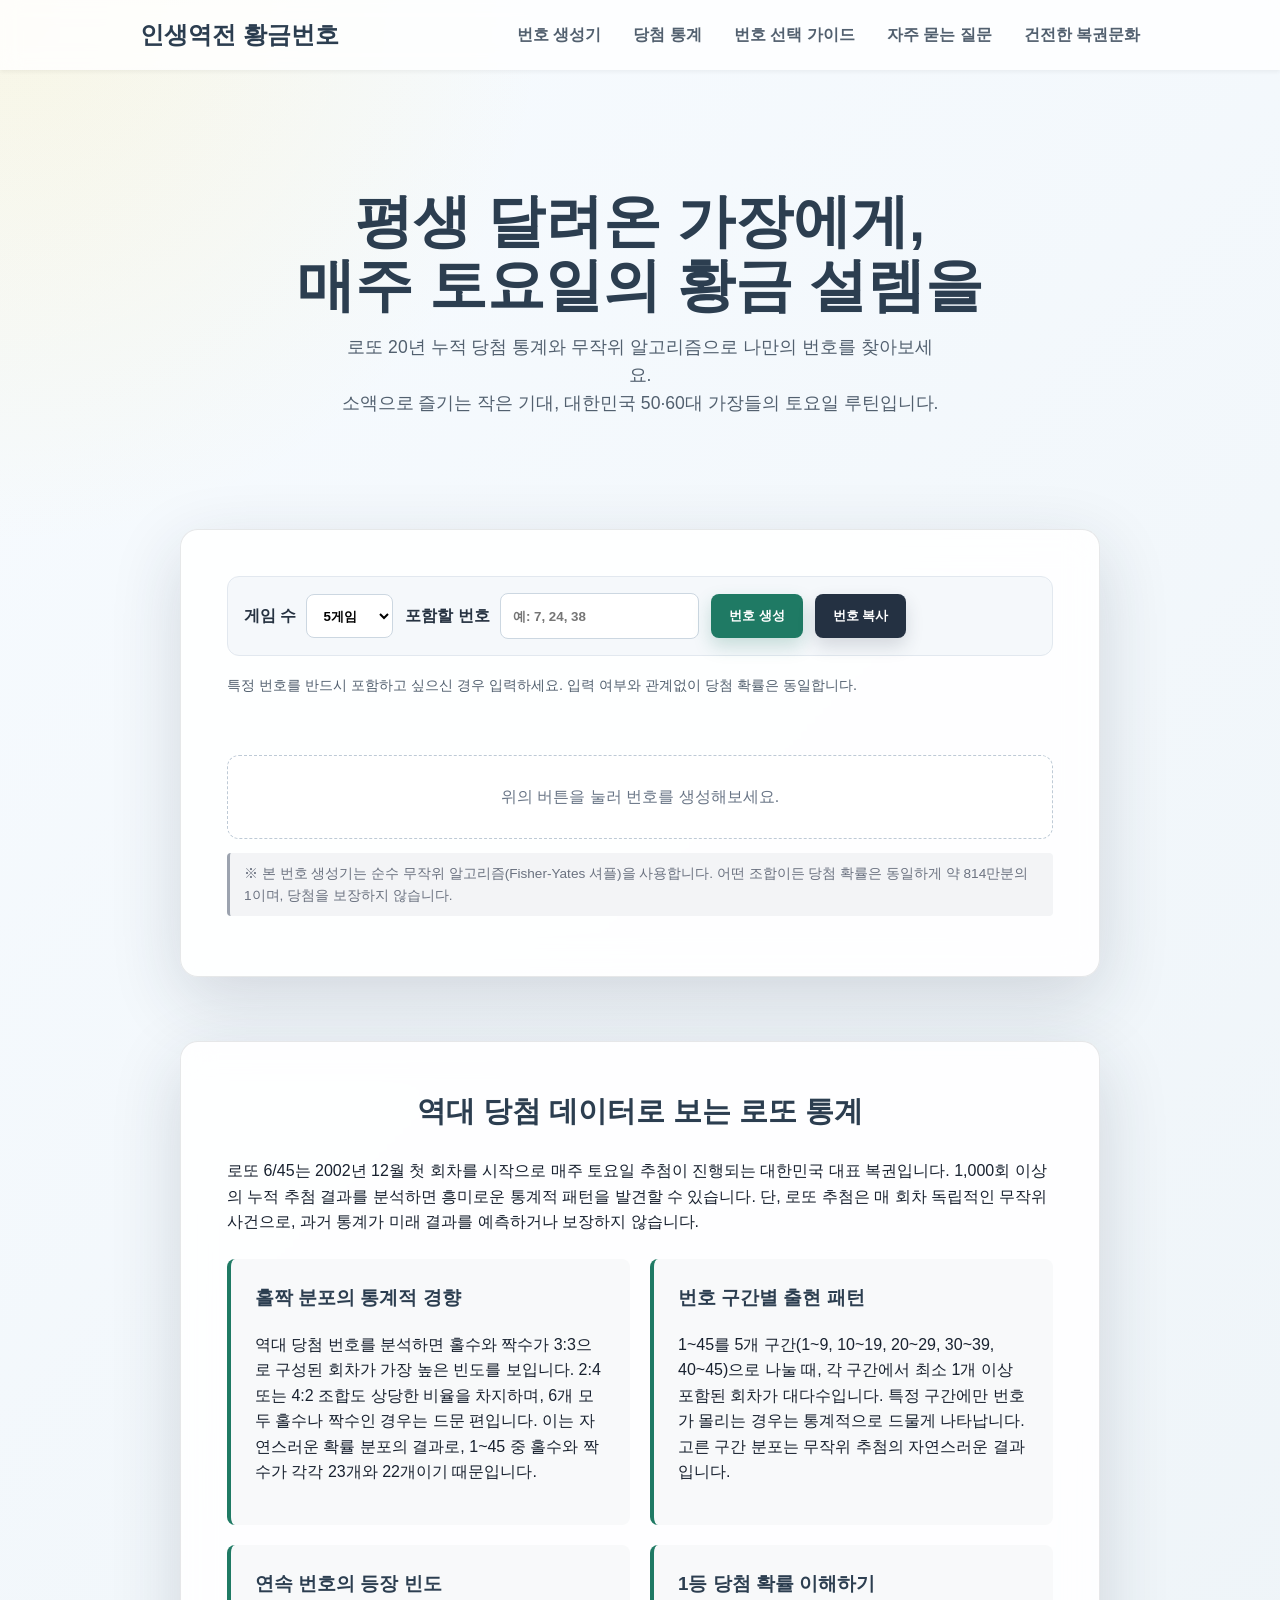
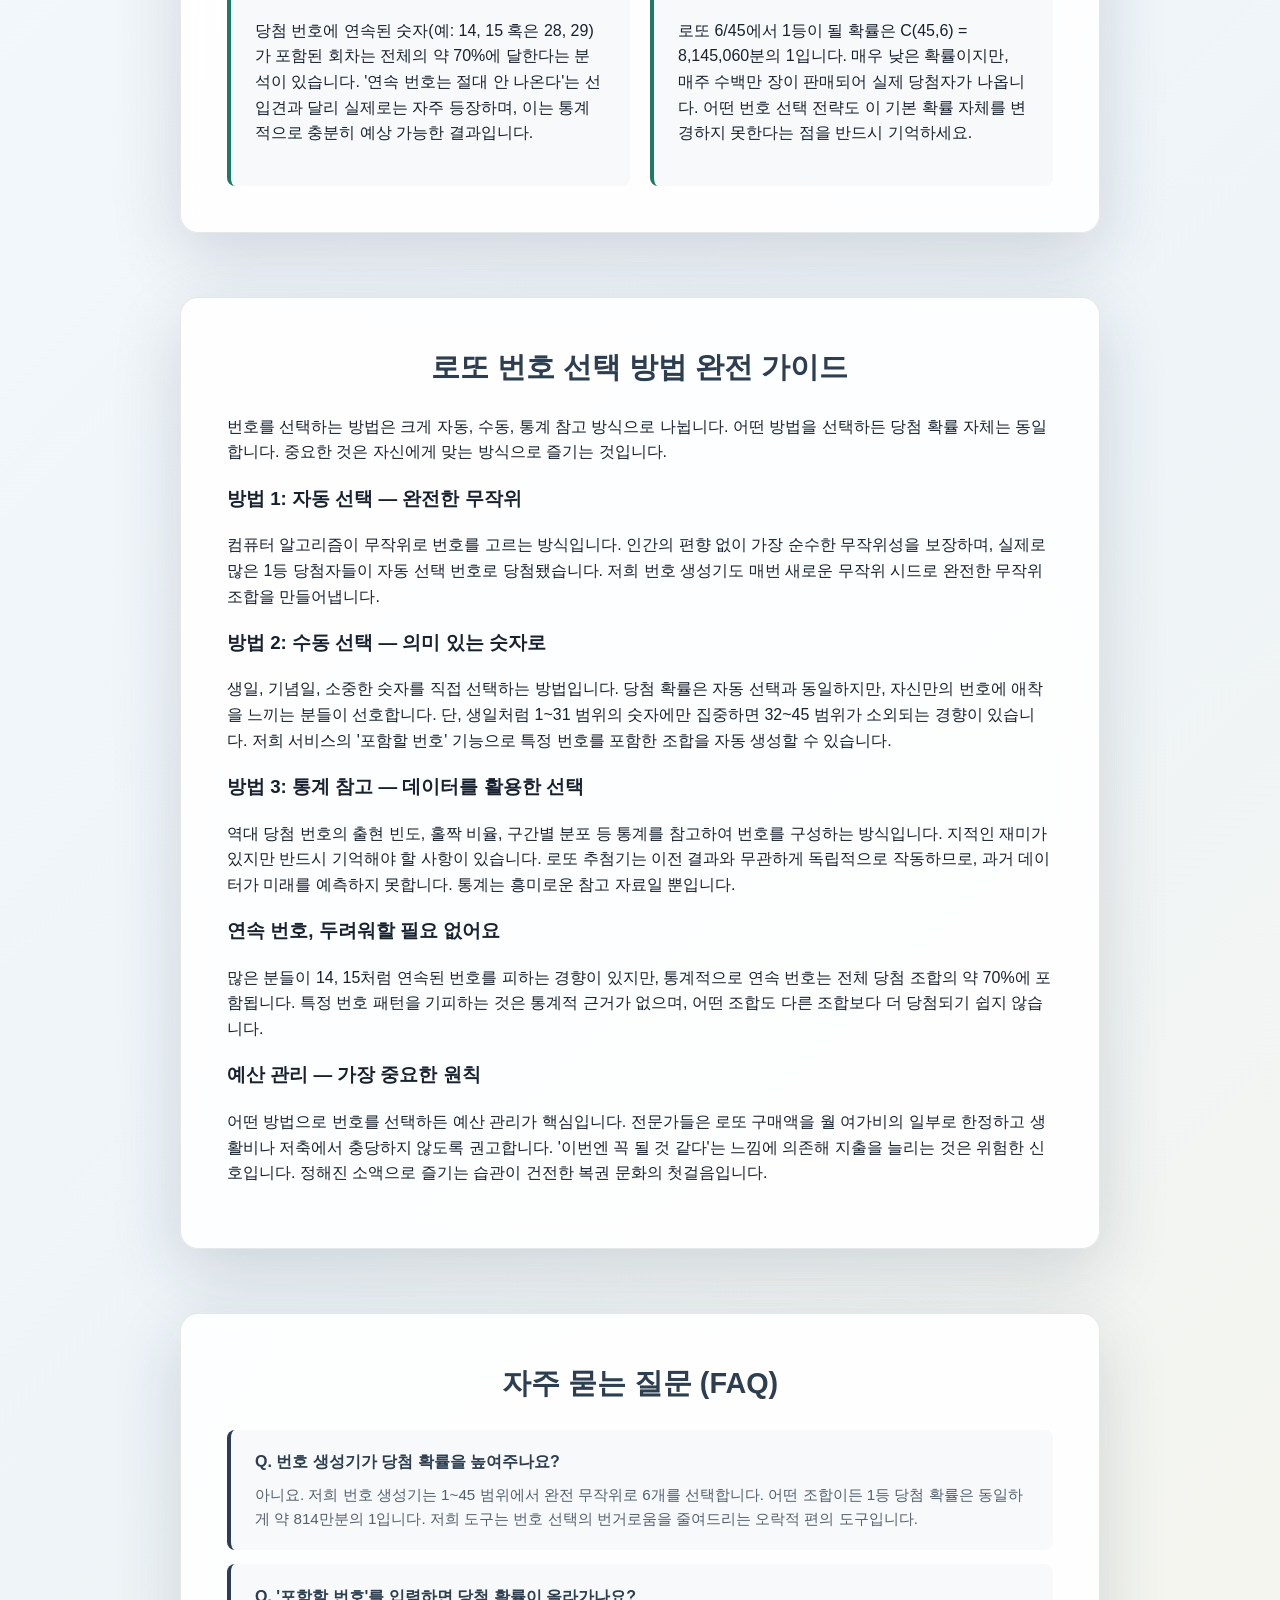
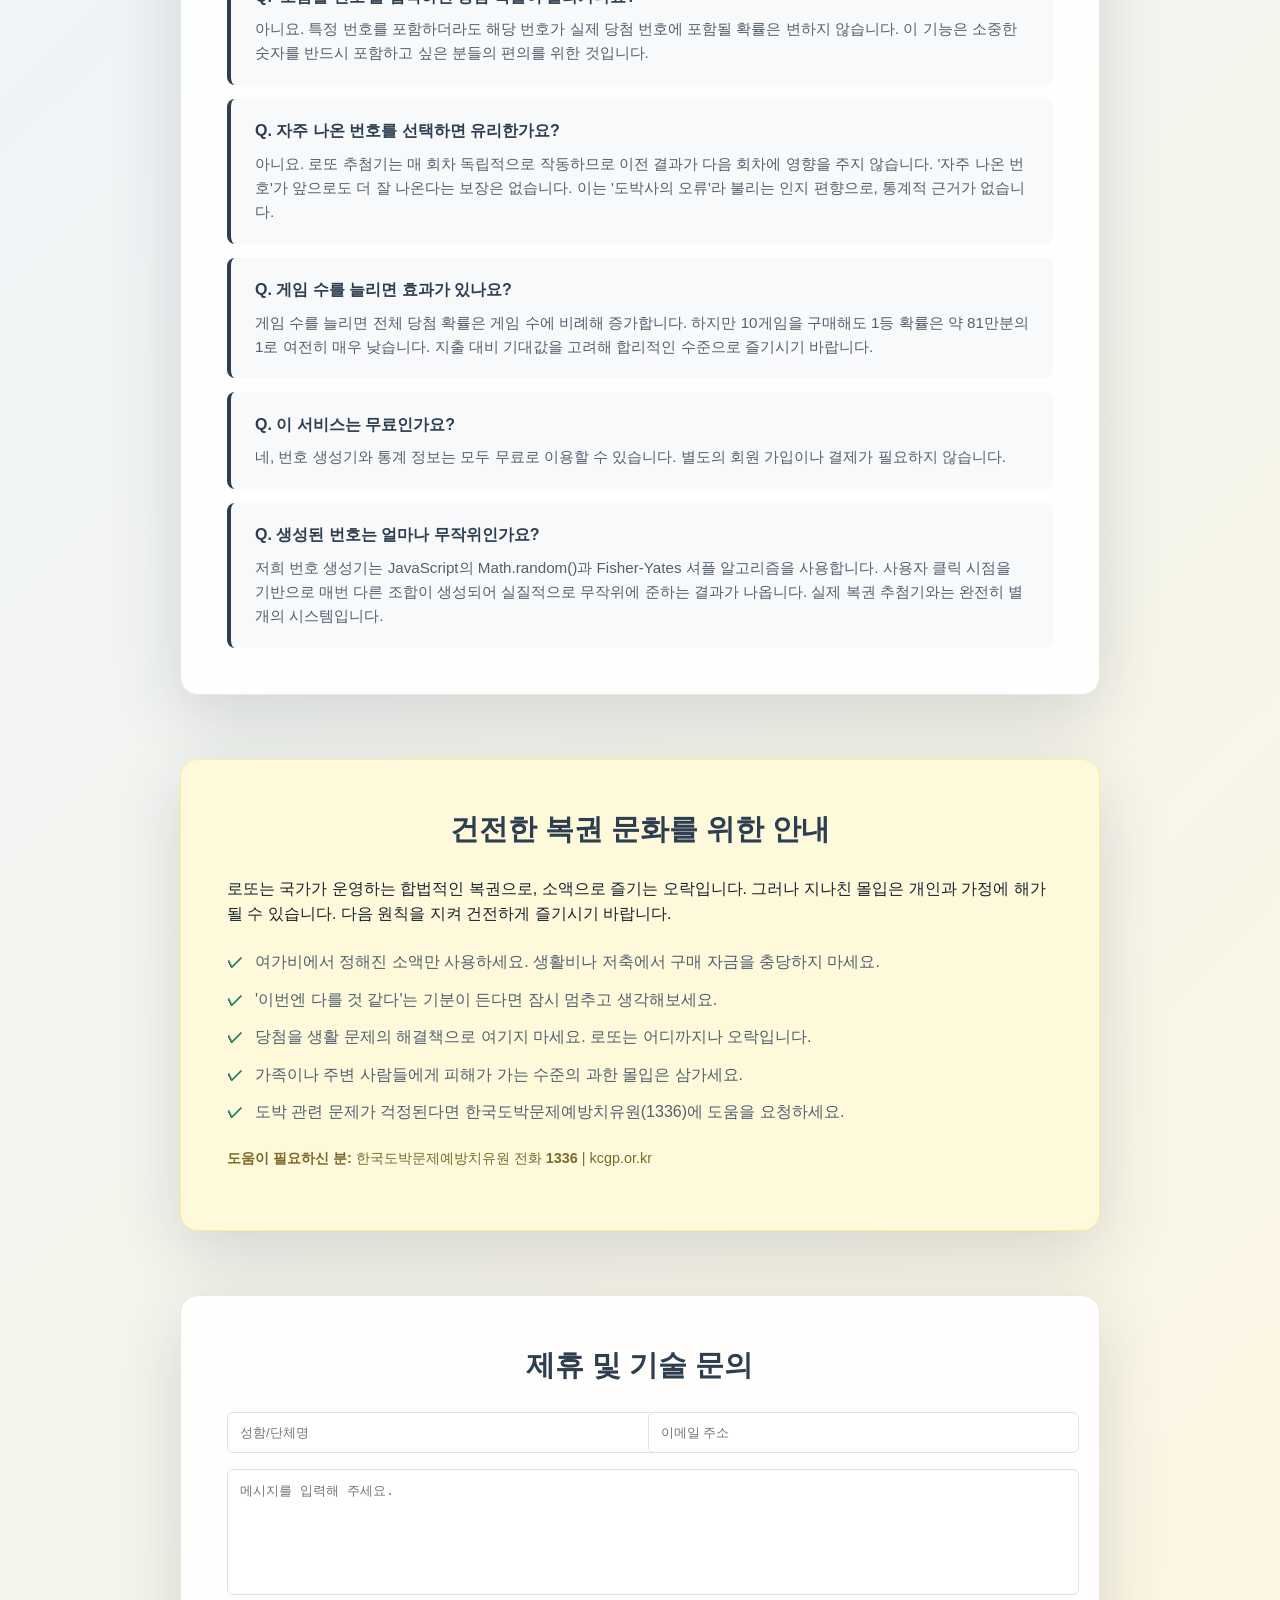
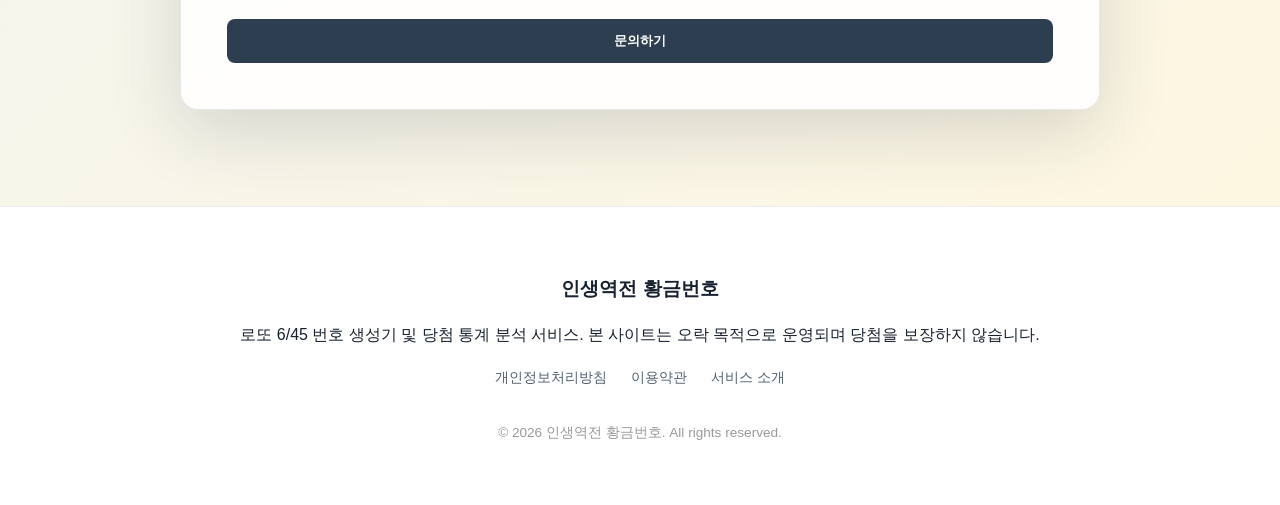
==== commit 5e4387b2: "fix: improve AdSense compliance and target 50-60s demographic - Remove false claims (당첨 확률 향상, 데이터로 " ====
--- a/index.html
+++ b/index.html
@@ -3,29 +3,30 @@
 <head>
   <meta charset="UTF-8" />
   <meta name="viewport" content="width=device-width, initial-scale=1.0" />
-  <title>SmartLotto | 통계 기반 로또 번호 분석 및 전문 가이드</title>
-  <meta name="description" content="확률과 통계로 접근하는 로또 번호 분석. 역대 당첨 패턴 분석, 조합 전략, 그리고 책임감 있는 게임 가이드를 제공합니다.">
+  <title>인생역전 황금번호 | 50·60대 가장을 위한 로또 통계 분석 & 번호 생성기</title>
+  <meta name="description" content="대한민국 50·60대 가장들의 신뢰받는 로또 번호 분석 서비스. 20년 누적 당첨 통계와 무작위 알고리즘으로 나만의 황금번호를 만들어보세요. 매주 토요일 밤의 설레는 기대감을 함께합니다.">
   <meta name="google-adsense-account" content="ca-pub-3293250383292925">
   <script async src="https://pagead2.googlesyndication.com/pagead/js/adsbygoogle.js?client=ca-pub-3293250383292925"
      crossorigin="anonymous"></script>
   <link href="/style.css" rel="stylesheet">
 </head>
-<body>
+<body style="scroll-behavior: smooth;">
   <nav class="navbar">
     <div class="nav-container">
-      <a href="/" class="logo">SmartLotto</a>
+      <a href="/" class="logo">인생역전 황금번호</a>
       <ul class="nav-links">
-        <li><a href="#generator">추천 도구</a></li>
-        <li><a href="#statistics">당첨 통계 분석</a></li>
-        <li><a href="#guide">전략 가이드</a></li>
-        <li><a href="#responsible">책임감 있는 게임</a></li>
+        <li><a href="#generator">번호 생성기</a></li>
+        <li><a href="#statistics">당첨 통계</a></li>
+        <li><a href="#guide">번호 선택 가이드</a></li>
+        <li><a href="#faq">자주 묻는 질문</a></li>
+        <li><a href="#responsible">건전한 복권문화</a></li>
       </ul>
     </div>
   </nav>
 
   <header class="hero">
-    <h1>데이터로 분석하는 행운의 공식</h1>
-    <p>SmartLotto는 단순한 운을 넘어 통계적 유의성을 기반으로 사용자에게 최적의 조합을 제안합니다.</p>
+    <h1>평생 달려온 가장에게,<br>매주 토요일의 황금 설렘을</h1>
+    <p>로또 20년 누적 당첨 통계와 무작위 알고리즘으로 나만의 번호를 찾아보세요.<br>소액으로 즐기는 작은 기대, 대한민국 50·60대 가장들의 토요일 루틴입니다.</p>
   </header>
 
   <main class="content-wrapper">
@@ -44,73 +45,133 @@
               </select>
             </label>
             <label for="fixedNumbers">
-              고정번호
+              포함할 번호
               <input
                 id="fixedNumbers"
                 type="text"
                 inputmode="numeric"
-                placeholder="예: 3, 12, 27"
+                placeholder="예: 7, 24, 38"
                 aria-describedby="fixedHelp"
               >
             </label>
-            <button type="button" id="drawButton" class="btn-draw">번호 추첨</button>
-            <button type="button" class="btn-copy" id="copyButton">결과 복사</button>
-          </div>
-
-          <p id="fixedHelp" class="input-hint">고정번호는 최대 6개까지 입력할 수 있고, 쉼표나 공백으로 구분하면 됩니다.</p>
+            <button type="button" id="drawButton" class="btn-draw">번호 생성</button>
+            <button type="button" class="btn-copy" id="copyButton">번호 복사</button>
+          </div>
+
+          <p id="fixedHelp" class="input-hint">특정 번호를 반드시 포함하고 싶으신 경우 입력하세요. 입력 여부와 관계없이 당첨 확률은 동일합니다.</p>
           <div class="toast" id="toast" role="status" aria-live="polite"></div>
           <div class="results" id="results">
-            <div class="empty">번호 추첨 버튼을 눌러 행운의 번호를 만들어보세요.</div>
+            <div class="empty">위의 버튼을 눌러 번호를 생성해보세요.</div>
           </div>
         </div>
+        <p class="disclaimer-note">※ 본 번호 생성기는 순수 무작위 알고리즘(Fisher-Yates 셔플)을 사용합니다. 어떤 조합이든 당첨 확률은 동일하게 약 814만분의 1이며, 당첨을 보장하지 않습니다.</p>
       </div>
     </section>
 
     <!-- 2. 고품질 텍스트 콘텐츠: 통계 분석 -->
     <section id="statistics" class="section text-content">
       <div class="card">
-        <h2>역대 당첨 번호의 통계적 특징</h2>
-        <p>로또 6/45는 무작위 추출이지만, 수천 회차의 데이터를 누적해 보면 흥미로운 통계적 경향성을 발견할 수 있습니다. SmartLotto가 분석한 핵심 패턴은 다음과 같습니다.</p>
-        
+        <h2>역대 당첨 데이터로 보는 로또 통계</h2>
+        <p>로또 6/45는 2002년 12월 첫 회차를 시작으로 매주 토요일 추첨이 진행되는 대한민국 대표 복권입니다. 1,000회 이상의 누적 추첨 결과를 분석하면 흥미로운 통계적 패턴을 발견할 수 있습니다. 단, 로또 추첨은 매 회차 독립적인 무작위 사건으로, 과거 통계가 미래 결과를 예측하거나 보장하지 않습니다.</p>
+
         <div class="info-grid">
           <div class="info-item">
-            <h3>홀수 vs 짝수 비율</h3>
-            <p>당첨 번호의 홀수와 짝수 비율은 3:3 (33%) 또는 2:4/4:2 (약 48%)로 나타나는 경우가 전체의 80% 이상을 차지합니다. 극단적인 0:6 이나 6:0의 비율은 매우 희박합니다.</p>
-          </div>
-          <div class="info-item">
-            <h3>저번호 vs 고번호</h3>
-            <p>1~22번(저번호)과 23~45번(고번호)의 분포 역시 균형을 이루는 경우가 많습니다. 특정 구간에만 번호가 몰리는 것보다 적절한 배분이 확률적으로 유리할 수 있습니다.</p>
+            <h3>홀짝 분포의 통계적 경향</h3>
+            <p>역대 당첨 번호를 분석하면 홀수와 짝수가 3:3으로 구성된 회차가 가장 높은 빈도를 보입니다. 2:4 또는 4:2 조합도 상당한 비율을 차지하며, 6개 모두 홀수나 짝수인 경우는 드문 편입니다. 이는 자연스러운 확률 분포의 결과로, 1~45 중 홀수와 짝수가 각각 23개와 22개이기 때문입니다.</p>
+          </div>
+          <div class="info-item">
+            <h3>번호 구간별 출현 패턴</h3>
+            <p>1~45를 5개 구간(1~9, 10~19, 20~29, 30~39, 40~45)으로 나눌 때, 각 구간에서 최소 1개 이상 포함된 회차가 대다수입니다. 특정 구간에만 번호가 몰리는 경우는 통계적으로 드물게 나타납니다. 고른 구간 분포는 무작위 추첨의 자연스러운 결과입니다.</p>
+          </div>
+          <div class="info-item">
+            <h3>연속 번호의 등장 빈도</h3>
+            <p>당첨 번호에 연속된 숫자(예: 14, 15 혹은 28, 29)가 포함된 회차는 전체의 약 70%에 달한다는 분석이 있습니다. '연속 번호는 절대 안 나온다'는 선입견과 달리 실제로는 자주 등장하며, 이는 통계적으로 충분히 예상 가능한 결과입니다.</p>
+          </div>
+          <div class="info-item">
+            <h3>1등 당첨 확률 이해하기</h3>
+            <p>로또 6/45에서 1등이 될 확률은 C(45,6) = 8,145,060분의 1입니다. 매우 낮은 확률이지만, 매주 수백만 장이 판매되어 실제 당첨자가 나옵니다. 어떤 번호 선택 전략도 이 기본 확률 자체를 변경하지 못한다는 점을 반드시 기억하세요.</p>
           </div>
         </div>
       </div>
     </section>
 
-    <!-- 3. 고품질 텍스트 콘텐츠: 전략 가이드 -->
+    <!-- 3. 고품질 텍스트 콘텐츠: 번호 선택 가이드 -->
     <section id="guide" class="section text-content">
       <div class="card">
-        <h2>로또 조합 전략: 전문가의 조언</h2>
-        <p>많은 전문가들은 로또 번호를 선택할 때 '연속 번호'와 '이월수'에 주목합니다. 과학적 근거에 기반한 선택 가이드를 확인하세요.</p>
-        
+        <h2>로또 번호 선택 방법 완전 가이드</h2>
+        <p>번호를 선택하는 방법은 크게 자동, 수동, 통계 참고 방식으로 나뉩니다. 어떤 방법을 선택하든 당첨 확률 자체는 동일합니다. 중요한 것은 자신에게 맞는 방식으로 즐기는 것입니다.</p>
+
         <article class="article">
-          <h3>연속 번호의 활용</h3>
-          <p>전체 당첨 회차 중 약 50% 정도는 2개 이상의 연속된 번호(예: 14, 15)를 포함하고 있습니다. 하지만 3개 이상의 번호가 연속되는 경우는 드물기 때문에 2개 단위의 연속 번호를 적절히 섞는 것이 좋습니다.</p>
-          
-          <h3>이월수(Last Digit) 법칙</h3>
-          <p>직전 회차에서 당첨된 번호가 다음 회차에 다시 등장하는 '이월수' 현상은 빈번하게 발생합니다. 평균적으로 1개 정도의 번호는 전 회차에서 가져오는 전략이 유효할 수 있습니다.</p>
+          <h3>방법 1: 자동 선택 — 완전한 무작위</h3>
+          <p>컴퓨터 알고리즘이 무작위로 번호를 고르는 방식입니다. 인간의 편향 없이 가장 순수한 무작위성을 보장하며, 실제로 많은 1등 당첨자들이 자동 선택 번호로 당첨됐습니다. 저희 번호 생성기도 매번 새로운 무작위 시드로 완전한 무작위 조합을 만들어냅니다.</p>
+
+          <h3>방법 2: 수동 선택 — 의미 있는 숫자로</h3>
+          <p>생일, 기념일, 소중한 숫자를 직접 선택하는 방법입니다. 당첨 확률은 자동 선택과 동일하지만, 자신만의 번호에 애착을 느끼는 분들이 선호합니다. 단, 생일처럼 1~31 범위의 숫자에만 집중하면 32~45 범위가 소외되는 경향이 있습니다. 저희 서비스의 '포함할 번호' 기능으로 특정 번호를 포함한 조합을 자동 생성할 수 있습니다.</p>
+
+          <h3>방법 3: 통계 참고 — 데이터를 활용한 선택</h3>
+          <p>역대 당첨 번호의 출현 빈도, 홀짝 비율, 구간별 분포 등 통계를 참고하여 번호를 구성하는 방식입니다. 지적인 재미가 있지만 반드시 기억해야 할 사항이 있습니다. 로또 추첨기는 이전 결과와 무관하게 독립적으로 작동하므로, 과거 데이터가 미래를 예측하지 못합니다. 통계는 흥미로운 참고 자료일 뿐입니다.</p>
+
+          <h3>연속 번호, 두려워할 필요 없어요</h3>
+          <p>많은 분들이 14, 15처럼 연속된 번호를 피하는 경향이 있지만, 통계적으로 연속 번호는 전체 당첨 조합의 약 70%에 포함됩니다. 특정 번호 패턴을 기피하는 것은 통계적 근거가 없으며, 어떤 조합도 다른 조합보다 더 당첨되기 쉽지 않습니다.</p>
+
+          <h3>예산 관리 — 가장 중요한 원칙</h3>
+          <p>어떤 방법으로 번호를 선택하든 예산 관리가 핵심입니다. 전문가들은 로또 구매액을 월 여가비의 일부로 한정하고 생활비나 저축에서 충당하지 않도록 권고합니다. '이번엔 꼭 될 것 같다'는 느낌에 의존해 지출을 늘리는 것은 위험한 신호입니다. 정해진 소액으로 즐기는 습관이 건전한 복권 문화의 첫걸음입니다.</p>
         </article>
       </div>
     </section>
 
-    <!-- 4. 사회적 책임 (애드센스 선호 콘텐츠) -->
+    <!-- 4. 자주 묻는 질문 -->
+    <section id="faq" class="section text-content">
+      <div class="card">
+        <h2>자주 묻는 질문 (FAQ)</h2>
+
+        <div class="faq-list">
+          <div class="faq-item">
+            <h3>Q. 번호 생성기가 당첨 확률을 높여주나요?</h3>
+            <p>아니요. 저희 번호 생성기는 1~45 범위에서 완전 무작위로 6개를 선택합니다. 어떤 조합이든 1등 당첨 확률은 동일하게 약 814만분의 1입니다. 저희 도구는 번호 선택의 번거로움을 줄여드리는 오락적 편의 도구입니다.</p>
+          </div>
+
+          <div class="faq-item">
+            <h3>Q. '포함할 번호'를 입력하면 당첨 확률이 올라가나요?</h3>
+            <p>아니요. 특정 번호를 포함하더라도 해당 번호가 실제 당첨 번호에 포함될 확률은 변하지 않습니다. 이 기능은 소중한 숫자를 반드시 포함하고 싶은 분들의 편의를 위한 것입니다.</p>
+          </div>
+
+          <div class="faq-item">
+            <h3>Q. 자주 나온 번호를 선택하면 유리한가요?</h3>
+            <p>아니요. 로또 추첨기는 매 회차 독립적으로 작동하므로 이전 결과가 다음 회차에 영향을 주지 않습니다. '자주 나온 번호'가 앞으로도 더 잘 나온다는 보장은 없습니다. 이는 '도박사의 오류'라 불리는 인지 편향으로, 통계적 근거가 없습니다.</p>
+          </div>
+
+          <div class="faq-item">
+            <h3>Q. 게임 수를 늘리면 효과가 있나요?</h3>
+            <p>게임 수를 늘리면 전체 당첨 확률은 게임 수에 비례해 증가합니다. 하지만 10게임을 구매해도 1등 확률은 약 81만분의 1로 여전히 매우 낮습니다. 지출 대비 기대값을 고려해 합리적인 수준으로 즐기시기 바랍니다.</p>
+          </div>
+
+          <div class="faq-item">
+            <h3>Q. 이 서비스는 무료인가요?</h3>
+            <p>네, 번호 생성기와 통계 정보는 모두 무료로 이용할 수 있습니다. 별도의 회원 가입이나 결제가 필요하지 않습니다.</p>
+          </div>
+
+          <div class="faq-item">
+            <h3>Q. 생성된 번호는 얼마나 무작위인가요?</h3>
+            <p>저희 번호 생성기는 JavaScript의 Math.random()과 Fisher-Yates 셔플 알고리즘을 사용합니다. 사용자 클릭 시점을 기반으로 매번 다른 조합이 생성되어 실질적으로 무작위에 준하는 결과가 나옵니다. 실제 복권 추첨기와는 완전히 별개의 시스템입니다.</p>
+          </div>
+        </div>
+      </div>
+    </section>
+
+    <!-- 5. 건전한 복권 문화 -->
     <section id="responsible" class="section text-content">
       <div class="card alt-card">
-        <h2>책임감 있는 게임 문화 (Responsible Gaming)</h2>
-        <p>로또는 건전한 오락이어야 합니다. SmartLotto는 사용자가 스스로의 한계를 설정하고 책임감 있게 게임을 즐길 것을 권장합니다.</p>
+        <h2>건전한 복권 문화를 위한 안내</h2>
+        <p>로또는 국가가 운영하는 합법적인 복권으로, 소액으로 즐기는 오락입니다. 그러나 지나친 몰입은 개인과 가정에 해가 될 수 있습니다. 다음 원칙을 지켜 건전하게 즐기시기 바랍니다.</p>
         <ul class="check-list">
-          <li>계획된 예산 범위 내에서만 구매하십시오.</li>
-          <li>로또를 수익의 수단이 아닌 재미를 위한 오락으로 간주하십시오.</li>
-          <li>과도한 몰입은 일상생활에 영향을 줄 수 있으므로 주의가 필요합니다.</li>
+          <li>여가비에서 정해진 소액만 사용하세요. 생활비나 저축에서 구매 자금을 충당하지 마세요.</li>
+          <li>'이번엔 다를 것 같다'는 기분이 든다면 잠시 멈추고 생각해보세요.</li>
+          <li>당첨을 생활 문제의 해결책으로 여기지 마세요. 로또는 어디까지나 오락입니다.</li>
+          <li>가족이나 주변 사람들에게 피해가 가는 수준의 과한 몰입은 삼가세요.</li>
+          <li>도박 관련 문제가 걱정된다면 한국도박문제예방치유원(1336)에 도움을 요청하세요.</li>
         </ul>
+        <p style="margin-top: 1rem; font-size: 0.9rem; color: #7c6a2a;"><strong>도움이 필요하신 분:</strong> 한국도박문제예방치유원 전화 <strong>1336</strong> | kcgp.or.kr</p>
       </div>
     </section>
 
@@ -134,7 +195,7 @@
       </div>
     </section>
 
-    <!-- 5. 커뮤니티 영역 -->
+    <!-- 6. 커뮤니티 영역 -->
     <section class="section">
       <div id="disqus_thread"></div>
     </section>
@@ -143,15 +204,15 @@
   <footer class="footer">
     <div class="footer-content">
       <div class="footer-info">
-        <h3>SmartLotto</h3>
-        <p>최신 통계 데이터와 분석 도구를 제공하는 프리미엄 로또 포털입니다.</p>
+        <h3>인생역전 황금번호</h3>
+        <p>로또 6/45 번호 생성기 및 당첨 통계 분석 서비스. 본 사이트는 오락 목적으로 운영되며 당첨을 보장하지 않습니다.</p>
       </div>
       <nav class="footer-nav">
         <a href="privacy.html">개인정보처리방침</a>
         <a href="terms.html">이용약관</a>
-        <a href="about.html">회사소개</a>
+        <a href="about.html">서비스 소개</a>
       </nav>
-      <p class="copyright">&copy; 2026 SmartLotto. All rights reserved.</p>
+      <p class="copyright">&copy; 2026 인생역전 황금번호. All rights reserved.</p>
     </div>
   </footer>
 
--- a/style.css
+++ b/style.css
@@ -298,6 +298,85 @@
 .footer-nav a { margin: 0 10px; color: var(--text-muted); text-decoration: none; font-size: 0.9rem; }
 .copyright { margin-top: 2rem; font-size: 0.85rem; color: #999; }
 
+/* Disclaimer / Notice Box */
+.disclaimer-note {
+  font-size: 0.85rem;
+  color: #6b7280;
+  background: #f3f4f6;
+  border-left: 3px solid #9ca3af;
+  padding: 10px 14px;
+  border-radius: 4px;
+  margin-top: 14px;
+}
+
+/* Check List */
+.check-list {
+  list-style: none;
+  padding: 0;
+}
+
+.check-list li {
+  padding: 6px 0 6px 28px;
+  position: relative;
+  color: var(--text-muted);
+}
+
+.check-list li::before {
+  content: "✓";
+  position: absolute;
+  left: 0;
+  color: var(--accent-color);
+  font-weight: 700;
+}
+
+/* FAQ */
+.faq-list {
+  display: flex;
+  flex-direction: column;
+  gap: 14px;
+  margin-top: 1.5rem;
+}
+
+.faq-item {
+  background: #f8f9fa;
+  border-radius: 8px;
+  padding: 1.2rem 1.5rem;
+  border-left: 4px solid var(--primary-color);
+}
+
+.faq-item h3 {
+  margin: 0 0 0.5rem 0;
+  color: var(--primary-color);
+  font-size: 1rem;
+  text-align: left;
+}
+
+.faq-item p {
+  margin: 0;
+  color: var(--text-muted);
+  font-size: 0.95rem;
+}
+
+/* About page article heading */
+.article h1 {
+  color: var(--primary-color);
+  font-size: 2rem;
+  margin-bottom: 0.5rem;
+  text-align: left;
+}
+
+@keyframes bounceIn {
+  0% { transform: scale(0.3); opacity: 0; }
+  50% { transform: scale(1.05); opacity: 1; }
+  70% { transform: scale(0.9); }
+  100% { transform: scale(1); }
+}
+
+@keyframes fadeInUp {
+  from { transform: translateY(20px); opacity: 0; }
+  to { transform: translateY(0); opacity: 1; }
+}
+
 @media (max-width: 620px) {
   .nav-links { display: none; }
   .controls { align-items: stretch; flex-direction: column; }
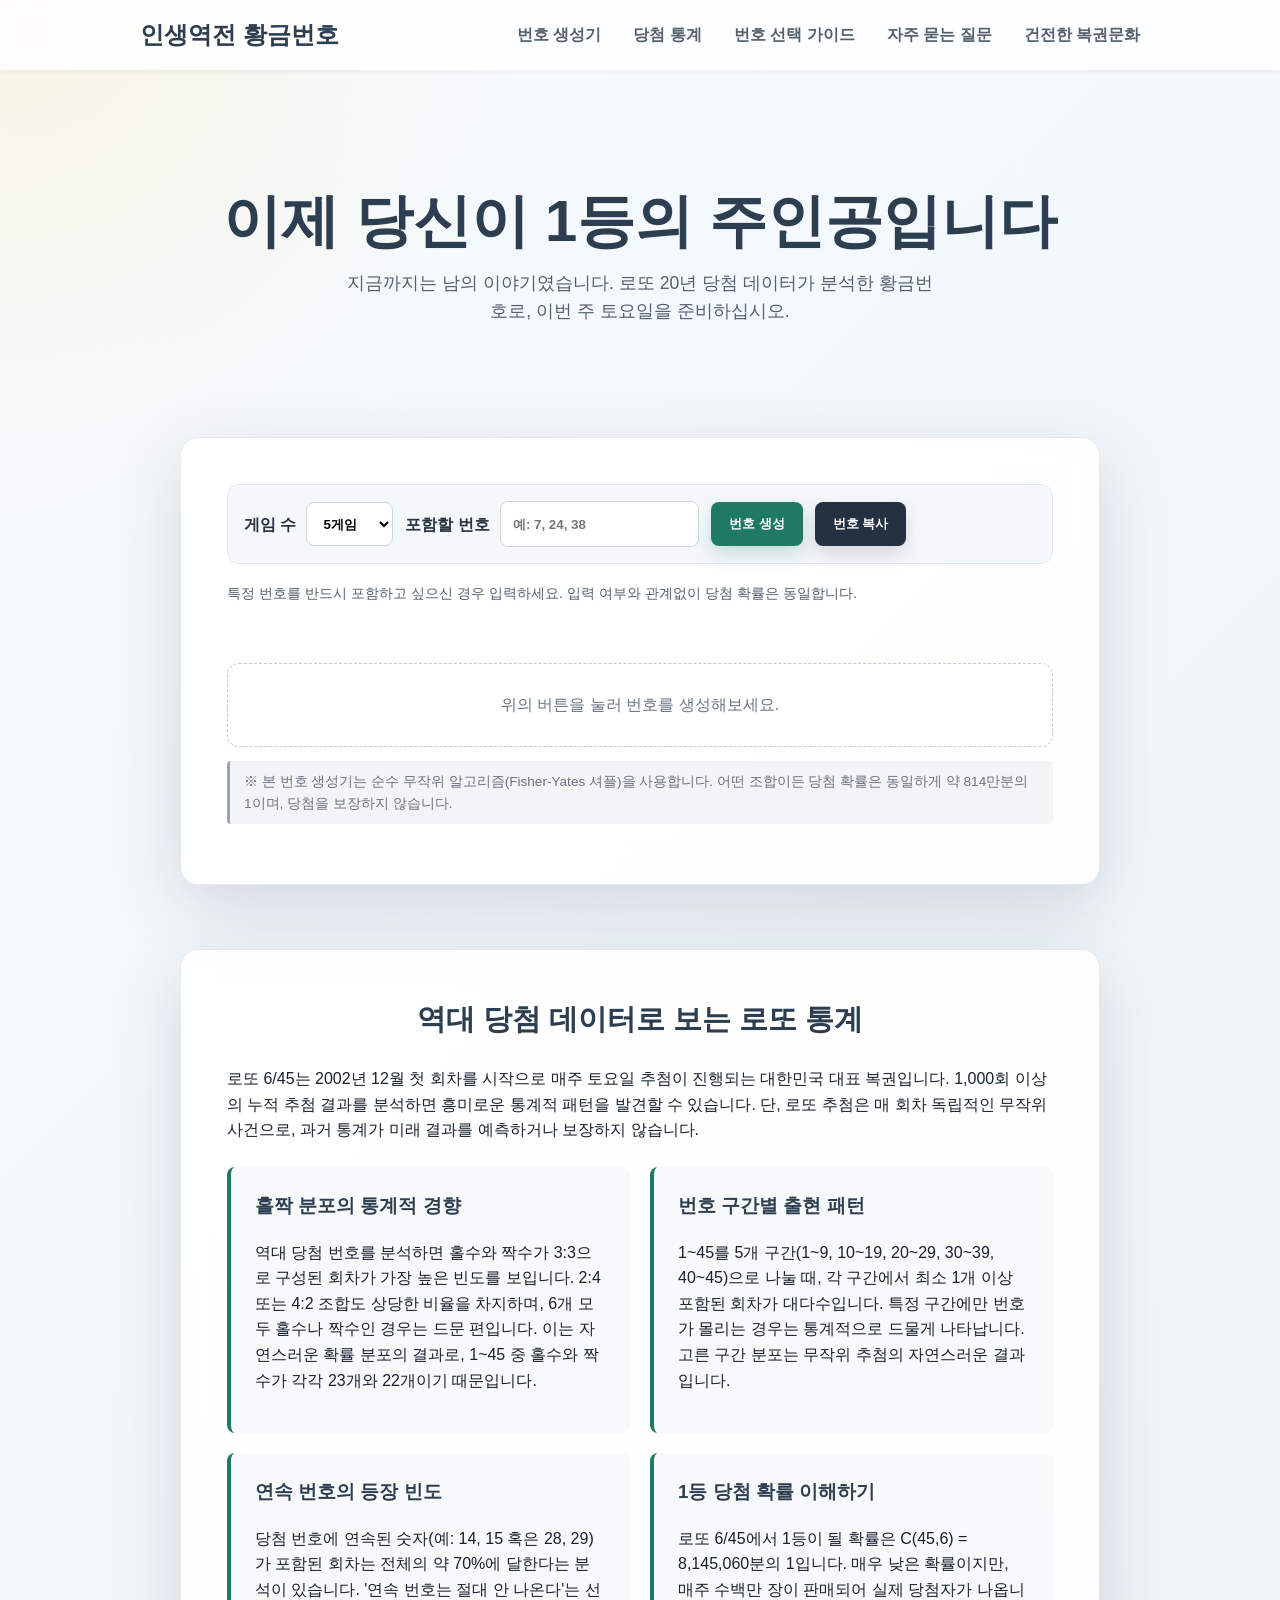
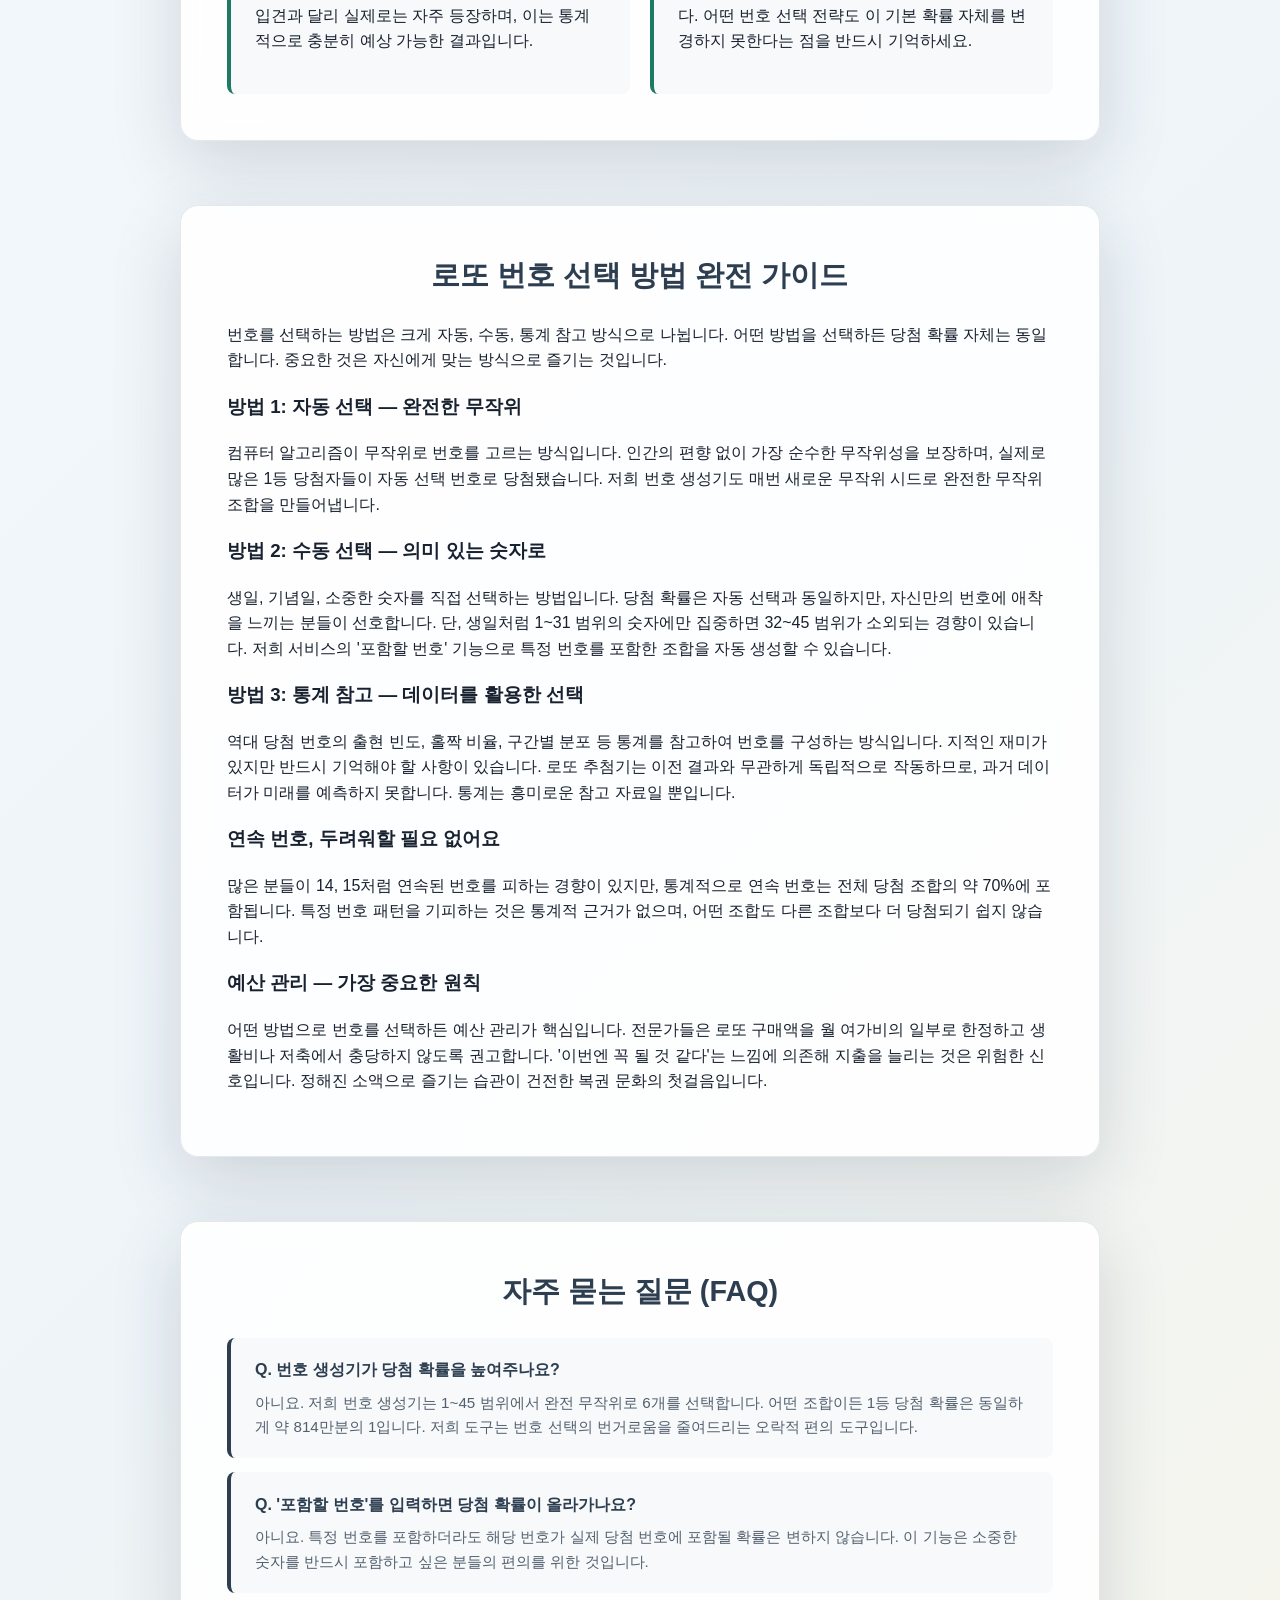
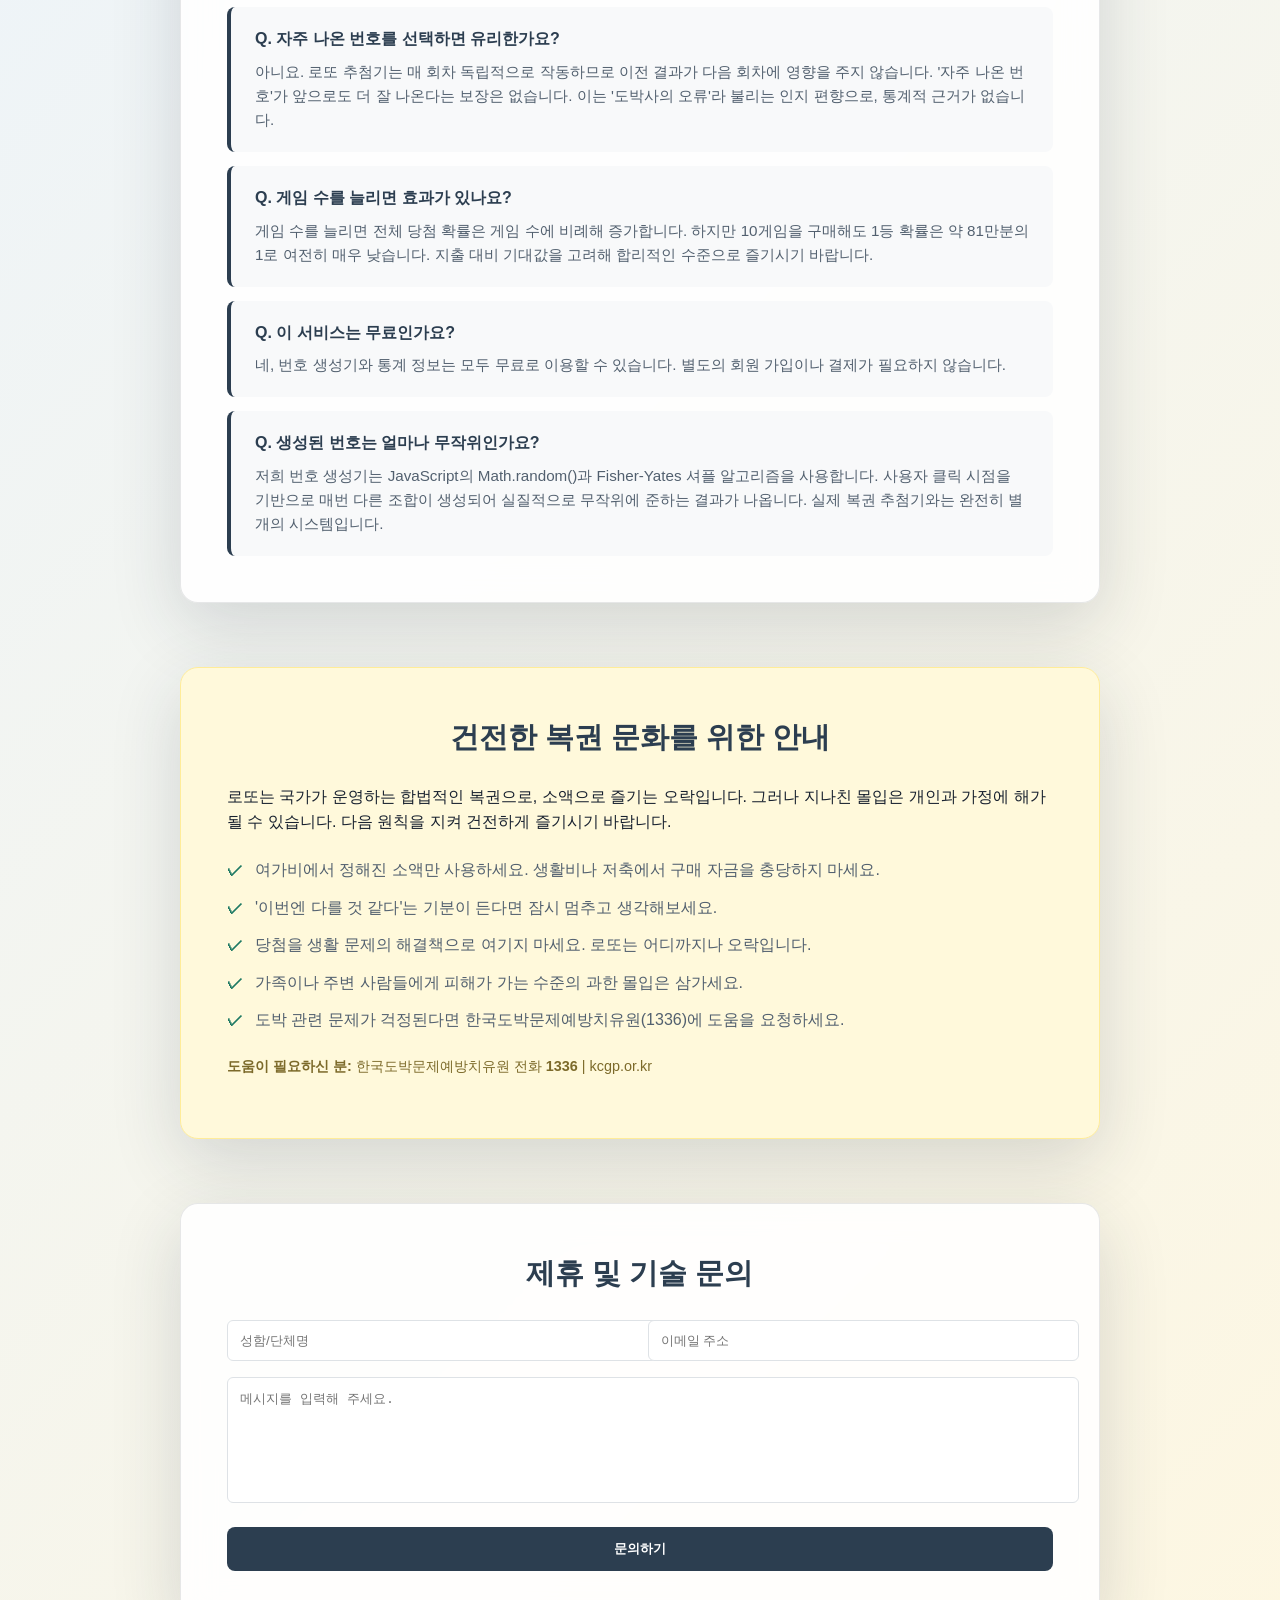
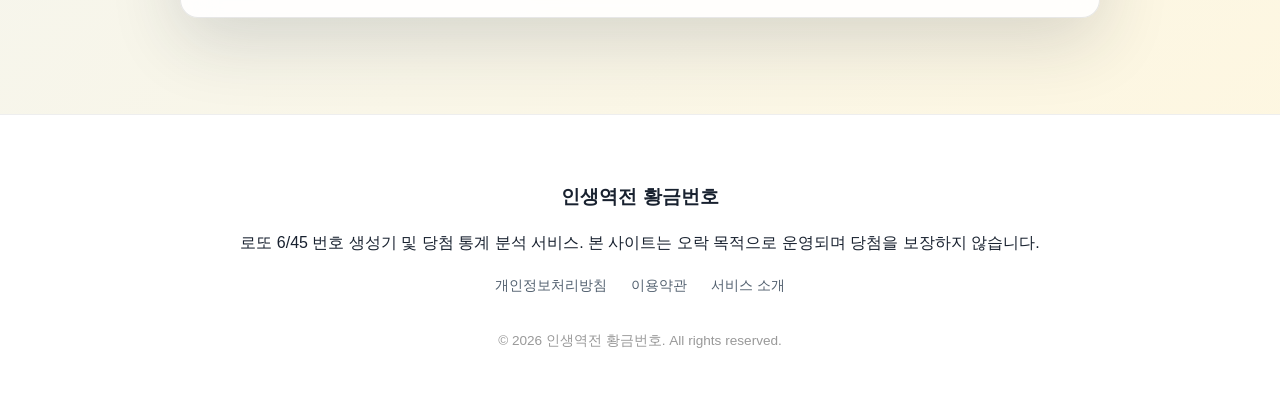
==== commit f2de11b3: "feat: add random hero messages targeting 50-60s male demographic Replace static hero copy with 3 rot" ====
--- a/index.html
+++ b/index.html
@@ -25,8 +25,8 @@
   </nav>
 
   <header class="hero">
-    <h1>평생 달려온 가장에게,<br>매주 토요일의 황금 설렘을</h1>
-    <p>로또 20년 누적 당첨 통계와 무작위 알고리즘으로 나만의 번호를 찾아보세요.<br>소액으로 즐기는 작은 기대, 대한민국 50·60대 가장들의 토요일 루틴입니다.</p>
+    <h1 id="hero-h1">이제 당신이 1등의 주인공입니다</h1>
+    <p id="hero-p">지금까지는 남의 이야기였습니다. 로또 20년 당첨 데이터가 분석한 황금번호로, 이번 주 토요일을 준비하십시오.</p>
   </header>
 
   <main class="content-wrapper">
